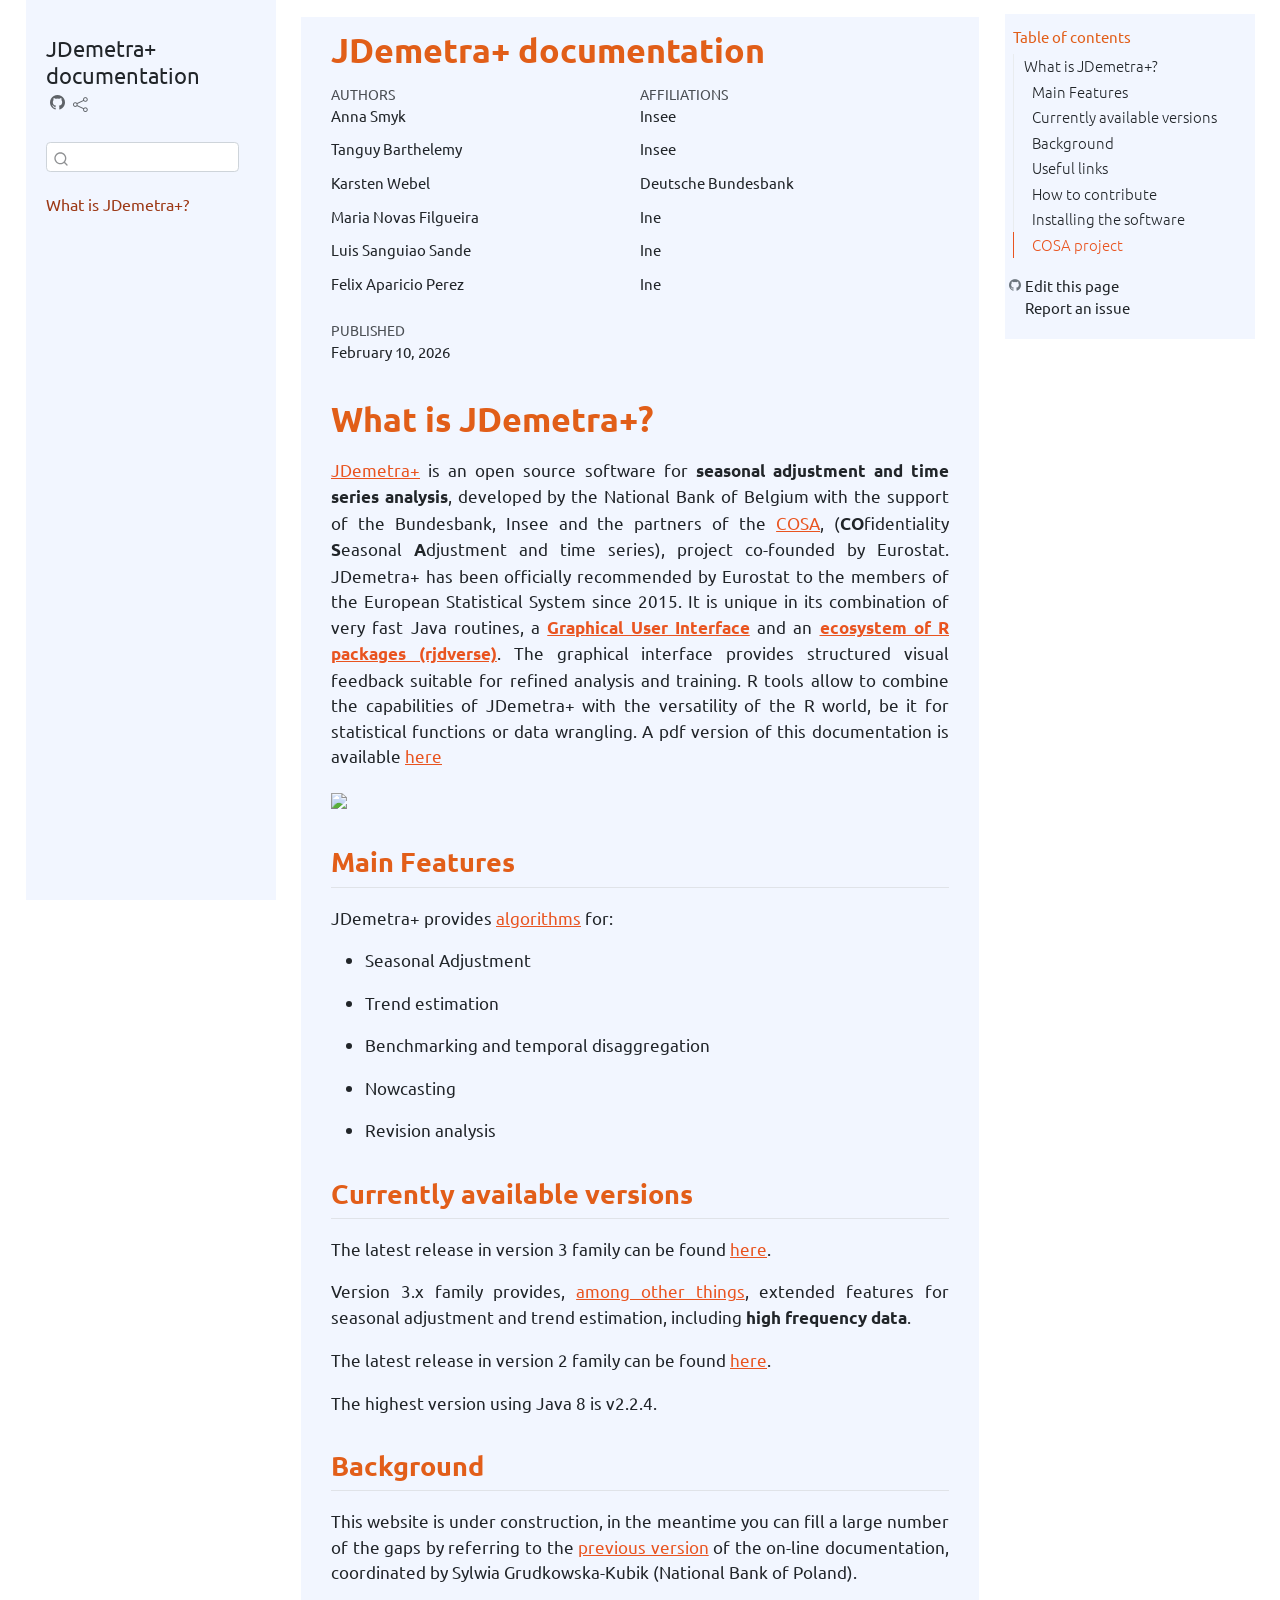
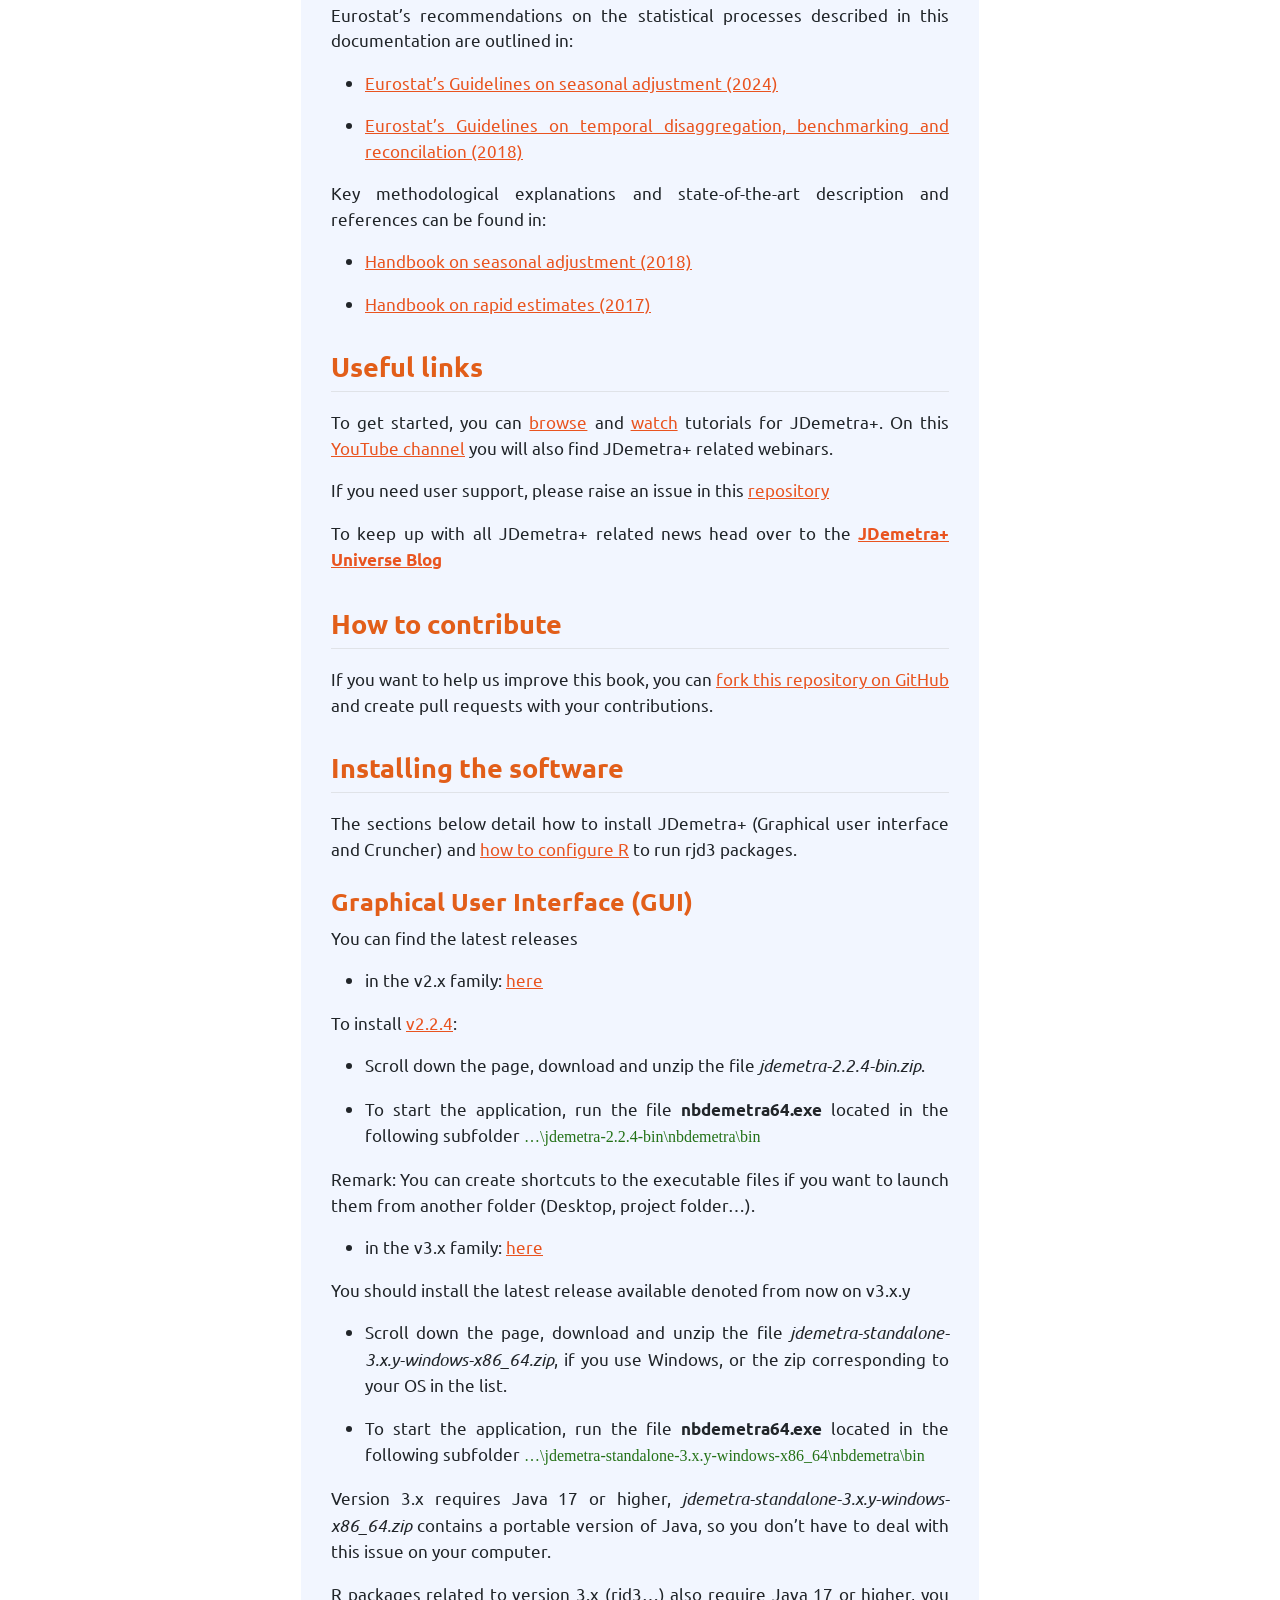
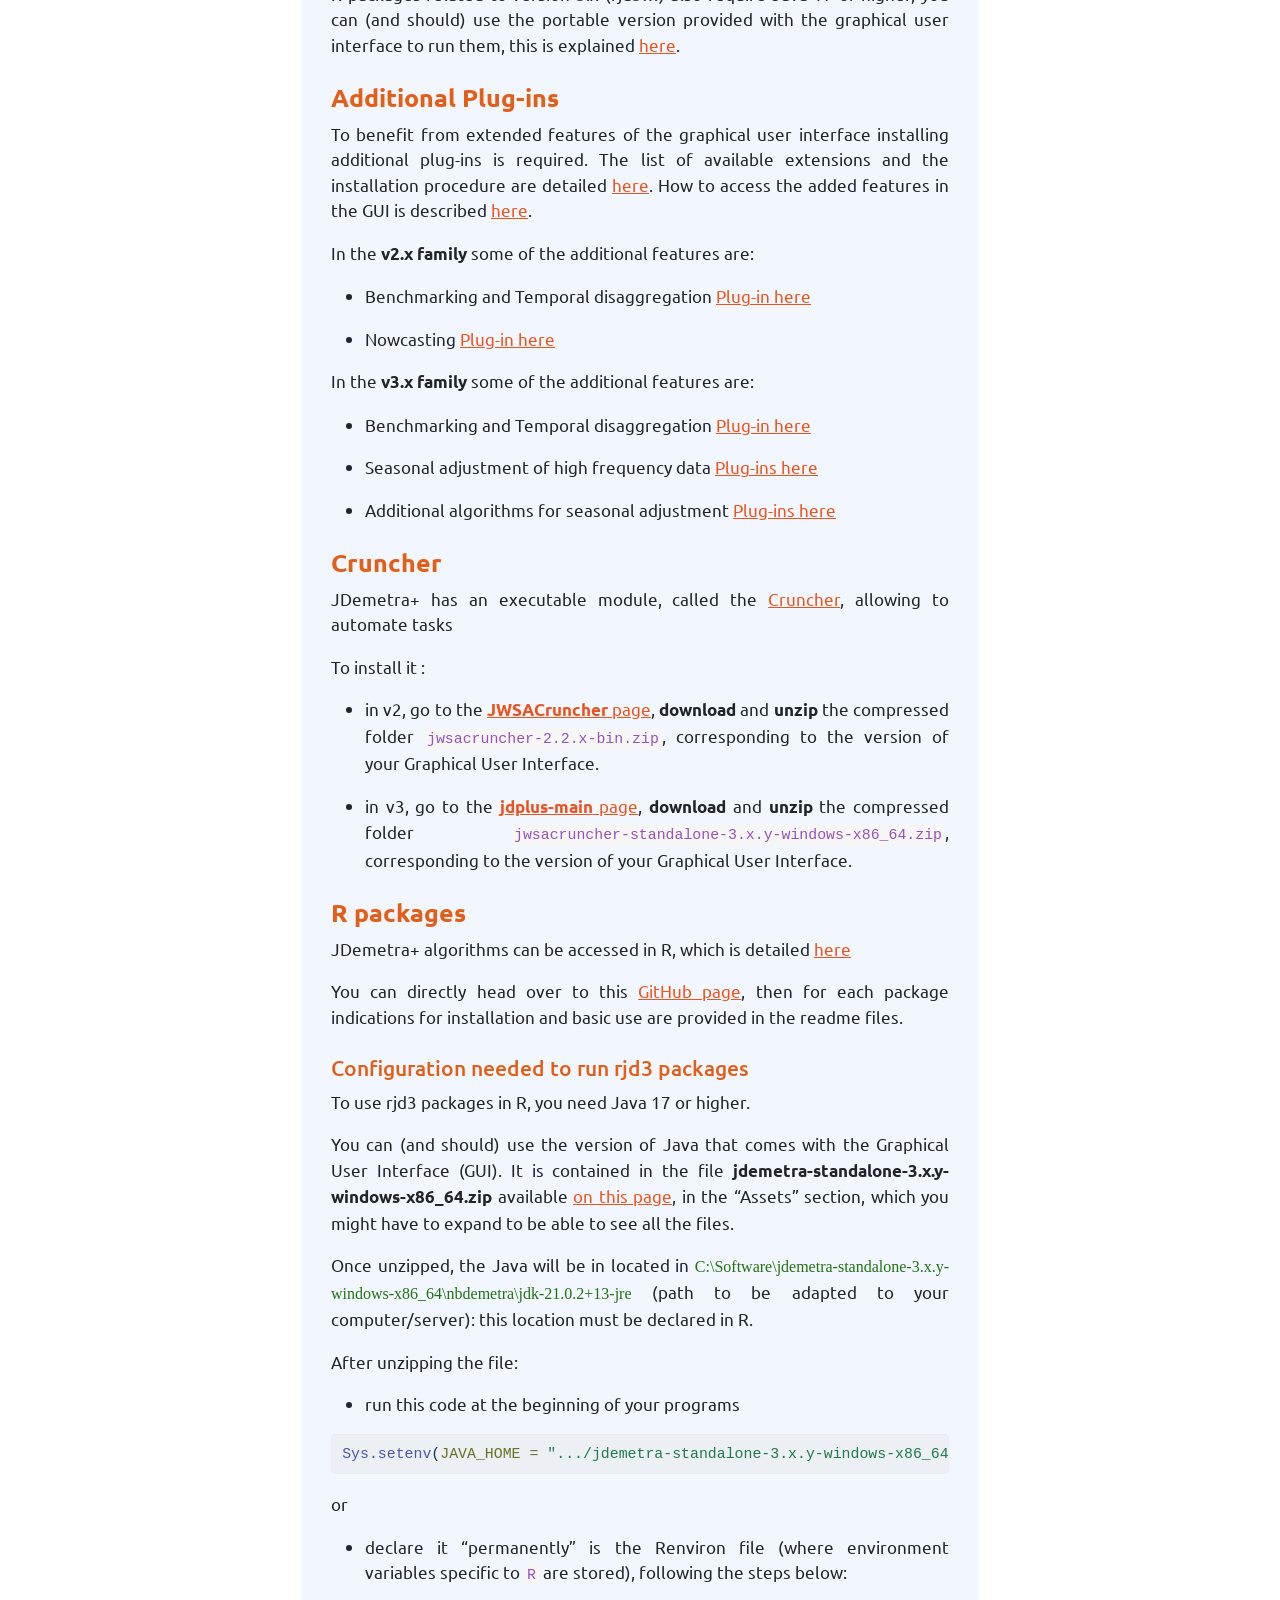
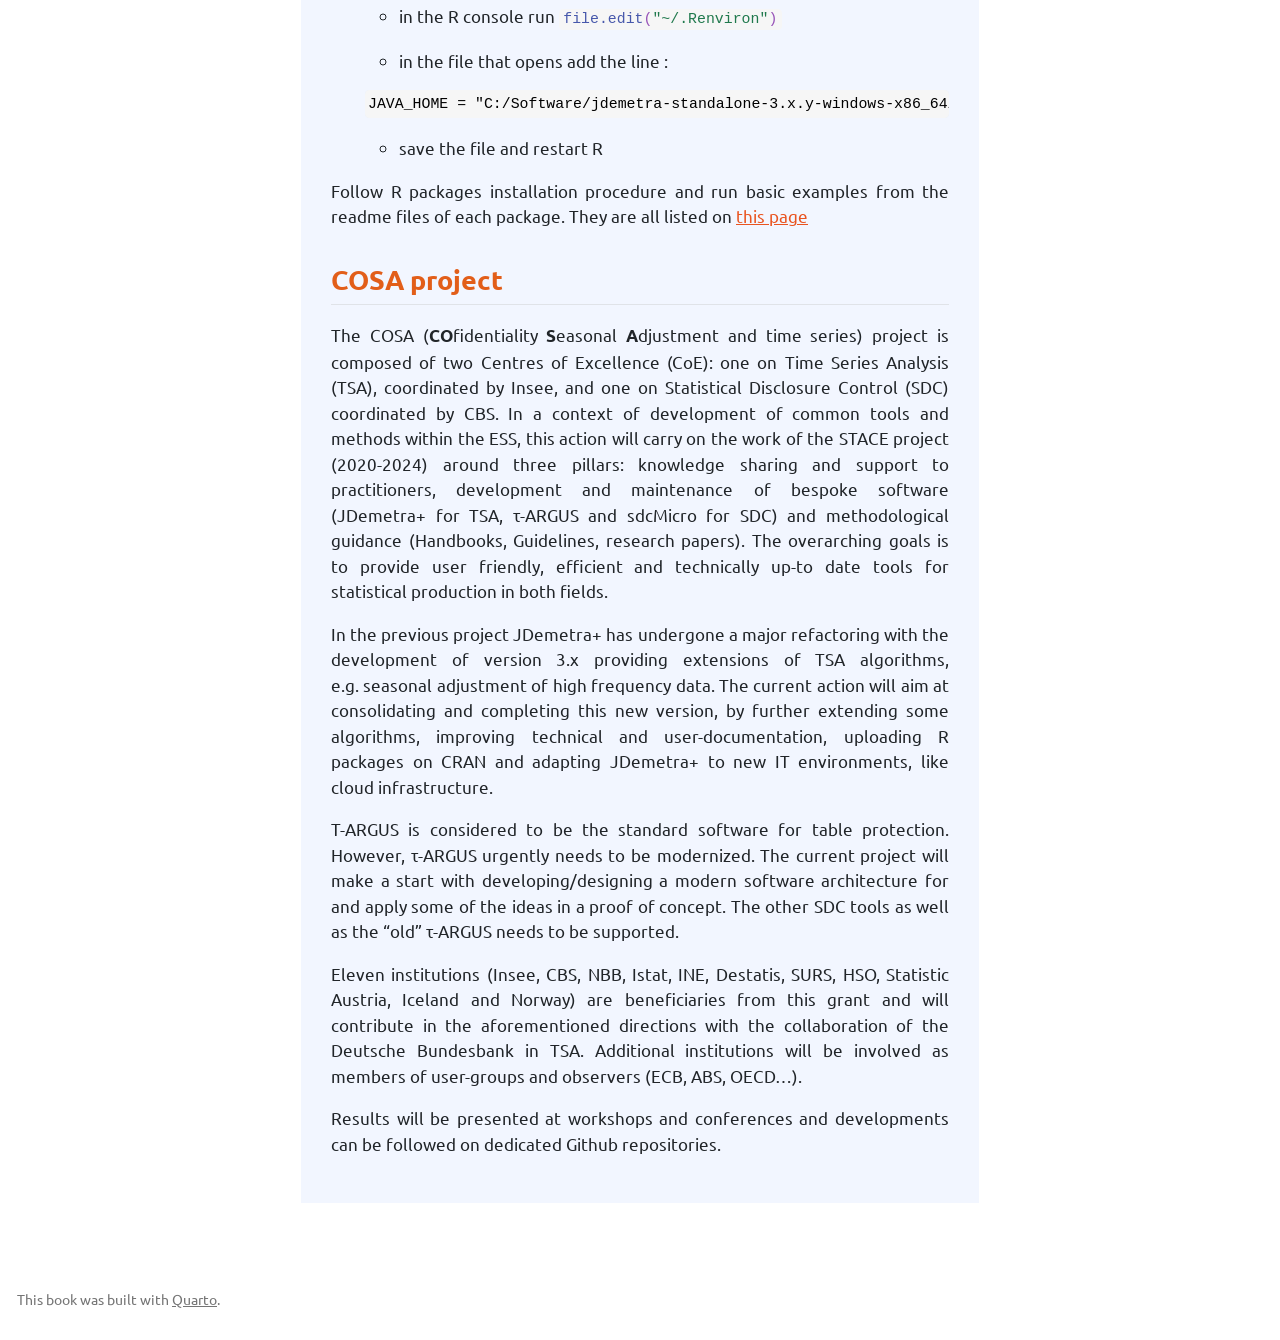
==== _book/index.html @ 2862a20f "upload" ====
<!DOCTYPE html>
<html xmlns="http://www.w3.org/1999/xhtml" lang="en" xml:lang="en"><head>

<meta charset="utf-8">
<meta name="generator" content="quarto-1.3.353">

<meta name="viewport" content="width=device-width, initial-scale=1.0, user-scalable=yes">

<meta name="author" content="Anna Smyk">
<meta name="author" content="Tanguy Barthelemy">
<meta name="author" content="Karsten Webel">
<meta name="author" content="Maria Novas Filgueira">
<meta name="author" content="Luis Sanguiao Sande">
<meta name="author" content="Felix Aparicio Perez">
<meta name="dcterms.date" content="2026-02-10">

<title>JDemetra+ documentation</title>
<style>
code{white-space: pre-wrap;}
span.smallcaps{font-variant: small-caps;}
div.columns{display: flex; gap: min(4vw, 1.5em);}
div.column{flex: auto; overflow-x: auto;}
div.hanging-indent{margin-left: 1.5em; text-indent: -1.5em;}
ul.task-list{list-style: none;}
ul.task-list li input[type="checkbox"] {
  width: 0.8em;
  margin: 0 0.8em 0.2em -1em; /* quarto-specific, see https://github.com/quarto-dev/quarto-cli/issues/4556 */ 
  vertical-align: middle;
}
/* CSS for syntax highlighting */
pre > code.sourceCode { white-space: pre; position: relative; }
pre > code.sourceCode > span { display: inline-block; line-height: 1.25; }
pre > code.sourceCode > span:empty { height: 1.2em; }
.sourceCode { overflow: visible; }
code.sourceCode > span { color: inherit; text-decoration: inherit; }
div.sourceCode { margin: 1em 0; }
pre.sourceCode { margin: 0; }
@media screen {
div.sourceCode { overflow: auto; }
}
@media print {
pre > code.sourceCode { white-space: pre-wrap; }
pre > code.sourceCode > span { text-indent: -5em; padding-left: 5em; }
}
pre.numberSource code
  { counter-reset: source-line 0; }
pre.numberSource code > span
  { position: relative; left: -4em; counter-increment: source-line; }
pre.numberSource code > span > a:first-child::before
  { content: counter(source-line);
    position: relative; left: -1em; text-align: right; vertical-align: baseline;
    border: none; display: inline-block;
    -webkit-touch-callout: none; -webkit-user-select: none;
    -khtml-user-select: none; -moz-user-select: none;
    -ms-user-select: none; user-select: none;
    padding: 0 4px; width: 4em;
  }
pre.numberSource { margin-left: 3em;  padding-left: 4px; }
div.sourceCode
  {   }
@media screen {
pre > code.sourceCode > span > a:first-child::before { text-decoration: underline; }
}
</style>


<script src="site_libs/quarto-nav/quarto-nav.js"></script>
<script src="site_libs/quarto-nav/headroom.min.js"></script>
<script src="site_libs/clipboard/clipboard.min.js"></script>
<script src="site_libs/quarto-search/autocomplete.umd.js"></script>
<script src="site_libs/quarto-search/fuse.min.js"></script>
<script src="site_libs/quarto-search/quarto-search.js"></script>
<meta name="quarto:offset" content="./">
<script src="site_libs/quarto-html/quarto.js"></script>
<script src="site_libs/quarto-html/popper.min.js"></script>
<script src="site_libs/quarto-html/tippy.umd.min.js"></script>
<script src="site_libs/quarto-html/anchor.min.js"></script>
<link href="site_libs/quarto-html/tippy.css" rel="stylesheet">
<link href="site_libs/quarto-html/quarto-syntax-highlighting.css" rel="stylesheet" id="quarto-text-highlighting-styles">
<script src="site_libs/bootstrap/bootstrap.min.js"></script>
<link href="site_libs/bootstrap/bootstrap-icons.css" rel="stylesheet">
<link href="site_libs/bootstrap/bootstrap.min.css" rel="stylesheet" id="quarto-bootstrap" data-mode="light">
<script id="quarto-search-options" type="application/json">{
  "location": "sidebar",
  "copy-button": false,
  "collapse-after": 3,
  "panel-placement": "start",
  "type": "textbox",
  "limit": 20,
  "language": {
    "search-no-results-text": "No results",
    "search-matching-documents-text": "matching documents",
    "search-copy-link-title": "Copy link to search",
    "search-hide-matches-text": "Hide additional matches",
    "search-more-match-text": "more match in this document",
    "search-more-matches-text": "more matches in this document",
    "search-clear-button-title": "Clear",
    "search-detached-cancel-button-title": "Cancel",
    "search-submit-button-title": "Submit"
  }
}</script>


<link rel="stylesheet" href="styles.css">
</head>

<body class="nav-sidebar floating">

<div id="quarto-search-results"></div>
  <header id="quarto-header" class="headroom fixed-top">
  <nav class="quarto-secondary-nav">
    <div class="container-fluid d-flex">
      <button type="button" class="quarto-btn-toggle btn" data-bs-toggle="collapse" data-bs-target="#quarto-sidebar,#quarto-sidebar-glass" aria-controls="quarto-sidebar" aria-expanded="false" aria-label="Toggle sidebar navigation" onclick="if (window.quartoToggleHeadroom) { window.quartoToggleHeadroom(); }">
        <i class="bi bi-layout-text-sidebar-reverse"></i>
      </button>
      <nav class="quarto-page-breadcrumbs" aria-label="breadcrumb"><ol class="breadcrumb"><li class="breadcrumb-item"><a href="./index.html">What is JDemetra+?</a></li></ol></nav>
      <a class="flex-grow-1" role="button" data-bs-toggle="collapse" data-bs-target="#quarto-sidebar,#quarto-sidebar-glass" aria-controls="quarto-sidebar" aria-expanded="false" aria-label="Toggle sidebar navigation" onclick="if (window.quartoToggleHeadroom) { window.quartoToggleHeadroom(); }">      
      </a>
      <button type="button" class="btn quarto-search-button" aria-label="Search" onclick="window.quartoOpenSearch();">
        <i class="bi bi-search"></i>
      </button>
    </div>
  </nav>
</header>
<!-- content -->
<div id="quarto-content" class="quarto-container page-columns page-rows-contents page-layout-article">
<!-- sidebar -->
  <nav id="quarto-sidebar" class="sidebar collapse collapse-horizontal sidebar-navigation floating overflow-auto">
    <div class="pt-lg-2 mt-2 text-left sidebar-header">
    <div class="sidebar-title mb-0 py-0">
      <a href="./">JDemetra+ documentation</a> 
        <div class="sidebar-tools-main">
    <a href="https://github.com/annasmyk/JD_Quarto_Book" title="Source Code" class="quarto-navigation-tool px-1" aria-label="Source Code"><i class="bi bi-github"></i></a>
    <div class="dropdown">
      <a href="" title="Share" id="quarto-navigation-tool-dropdown-0" class="quarto-navigation-tool dropdown-toggle px-1" data-bs-toggle="dropdown" aria-expanded="false" aria-label="Share"><i class="bi bi-share"></i></a>
      <ul class="dropdown-menu" aria-labelledby="quarto-navigation-tool-dropdown-0">
          <li>
            <a class="dropdown-item sidebar-tools-main-item" href="https://www.facebook.com/sharer/sharer.php?u=|url|">
              <i class="bi bi-bi-facebook pe-1"></i>
            Facebook
            </a>
          </li>
          <li>
            <a class="dropdown-item sidebar-tools-main-item" href="https://twitter.com/intent/tweet?url=|url|">
              <i class="bi bi-bi-twitter pe-1"></i>
            Twitter
            </a>
          </li>
          <li>
            <a class="dropdown-item sidebar-tools-main-item" href="https://www.linkedin.com/sharing/share-offsite/?url=|url|">
              <i class="bi bi-bi-linkedin pe-1"></i>
            LinkedIn
            </a>
          </li>
      </ul>
    </div>
</div>
    </div>
      </div>
        <div class="mt-2 flex-shrink-0 align-items-center">
        <div class="sidebar-search">
        <div id="quarto-search" class="" title="Search"></div>
        </div>
        </div>
    <div class="sidebar-menu-container"> 
    <ul class="list-unstyled mt-1">
        <li class="sidebar-item">
  <div class="sidebar-item-container"> 
  <a href="./index.html" class="sidebar-item-text sidebar-link active">
 <span class="menu-text">What is JDemetra+?</span></a>
  </div>
</li>
    </ul>
    </div>
</nav>
<div id="quarto-sidebar-glass" data-bs-toggle="collapse" data-bs-target="#quarto-sidebar,#quarto-sidebar-glass"></div>
<!-- margin-sidebar -->
    <div id="quarto-margin-sidebar" class="sidebar margin-sidebar">
        <nav id="TOC" role="doc-toc" class="toc-active">
    <h2 id="toc-title">Table of contents</h2>
   
  <ul>
  <li><a href="#what-is-jdemetra" id="toc-what-is-jdemetra" class="nav-link active" data-scroll-target="#what-is-jdemetra">What is JDemetra+?</a>
  <ul class="collapse">
  <li><a href="#main-features" id="toc-main-features" class="nav-link" data-scroll-target="#main-features">Main Features</a></li>
  <li><a href="#currently-available-versions" id="toc-currently-available-versions" class="nav-link" data-scroll-target="#currently-available-versions">Currently available versions</a></li>
  <li><a href="#background" id="toc-background" class="nav-link" data-scroll-target="#background">Background</a></li>
  <li><a href="#useful-links" id="toc-useful-links" class="nav-link" data-scroll-target="#useful-links">Useful links</a></li>
  <li><a href="#how-to-contribute" id="toc-how-to-contribute" class="nav-link" data-scroll-target="#how-to-contribute">How to contribute</a></li>
  <li><a href="#installing-the-software" id="toc-installing-the-software" class="nav-link" data-scroll-target="#installing-the-software">Installing the software</a>
  <ul class="collapse">
  <li><a href="#ind-inst-gui" id="toc-ind-inst-gui" class="nav-link" data-scroll-target="#ind-inst-gui">Graphical User Interface (GUI)</a></li>
  <li><a href="#additional-plug-ins" id="toc-additional-plug-ins" class="nav-link" data-scroll-target="#additional-plug-ins">Additional Plug-ins</a></li>
  <li><a href="#cruncher" id="toc-cruncher" class="nav-link" data-scroll-target="#cruncher">Cruncher</a></li>
  <li><a href="#r-packages" id="toc-r-packages" class="nav-link" data-scroll-target="#r-packages">R packages</a></li>
  </ul></li>
  <li><a href="#COSA-abstract" id="toc-COSA-abstract" class="nav-link" data-scroll-target="#COSA-abstract">COSA project</a></li>
  </ul></li>
  </ul>
<div class="toc-actions"><div><i class="bi bi-github"></i></div><div class="action-links"><p><a href="https://github.com/annasmyk/JD_Quarto_Book/edit/main/index.qmd" class="toc-action">Edit this page</a></p><p><a href="https://github.com/annasmyk/JD_Quarto_Book/issues/new" class="toc-action">Report an issue</a></p></div></div></nav>
    </div>
<!-- main -->
<main class="content" id="quarto-document-content">

<header id="title-block-header" class="quarto-title-block default">
<div class="quarto-title">
<h1 class="title">JDemetra+ documentation</h1>
</div>


<div class="quarto-title-meta-author">
  <div class="quarto-title-meta-heading">Authors</div>
  <div class="quarto-title-meta-heading">Affiliations</div>
  
    <div class="quarto-title-meta-contents">
    <p class="author"><a href="https://github.com/annasmyk">Anna Smyk</a> </p>
  </div>
    <div class="quarto-title-meta-contents">
        <p class="affiliation">
            <a href="https://www.insee.fr/fr/accueil">
            Insee
            </a>
          </p>
      </div>
      <div class="quarto-title-meta-contents">
    <p class="author"><a href="https://github.com/TanguyBarthelemy">Tanguy Barthelemy</a> </p>
  </div>
    <div class="quarto-title-meta-contents">
        <p class="affiliation">
            <a href="https://www.insee.fr/fr/accueil">
            Insee
            </a>
          </p>
      </div>
      <div class="quarto-title-meta-contents">
    <p class="author"><a href="https://github.com/webelk">Karsten Webel</a> </p>
  </div>
    <div class="quarto-title-meta-contents">
        <p class="affiliation">
            <a href="https://www.bundesbank.de">
            Deutsche Bundesbank
            </a>
          </p>
      </div>
      <div class="quarto-title-meta-contents">
    <p class="author"><a href="https://github.com/maria-novas">Maria Novas Filgueira</a> </p>
  </div>
    <div class="quarto-title-meta-contents">
        <p class="affiliation">
            <a href="https://www.ine.es/">
            Ine
            </a>
          </p>
      </div>
      <div class="quarto-title-meta-contents">
    <p class="author">Luis Sanguiao Sande </p>
  </div>
    <div class="quarto-title-meta-contents">
        <p class="affiliation">
            <a href="https://www.ine.es/">
            Ine
            </a>
          </p>
      </div>
      <div class="quarto-title-meta-contents">
    <p class="author">Felix Aparicio Perez </p>
  </div>
    <div class="quarto-title-meta-contents">
        <p class="affiliation">
            <a href="https://www.ine.es/">
            Ine
            </a>
          </p>
      </div>
    </div>

<div class="quarto-title-meta">

      
    <div>
    <div class="quarto-title-meta-heading">Published</div>
    <div class="quarto-title-meta-contents">
      <p class="date">February 10, 2026</p>
    </div>
  </div>
  
    
  </div>
  

</header>

<section id="what-is-jdemetra" class="level1 unnumbered">
<h1 class="unnumbered">What is JDemetra+?</h1>
<p><a href="https://github.com/jdemetra">JDemetra+</a> is an open source software for <strong>seasonal adjustment and time series analysis</strong>, developed by the National Bank of Belgium with the support of the Bundesbank, Insee and the partners of the <a href="#COSA-abstract">COSA</a>, (<strong>CO</strong>fidentiality <strong>S</strong>easonal <strong>A</strong>djustment and time series), project co-founded by Eurostat. JDemetra+ has been officially recommended by Eurostat to the members of the European Statistical System since 2015. It is unique in its combination of very fast Java routines, a <a href="#t-gui-overview"><strong>Graphical User Interface</strong></a> and an <a href="https://github.com/rjdverse?view_as=public"><strong>ecosystem of R packages (rjdverse)</strong></a>. The graphical interface provides structured visual feedback suitable for refined analysis and training. R tools allow to combine the capabilities of JDemetra+ with the versatility of the R world, be it for statistical functions or data wrangling. A pdf version of this documentation is available <a href="https://github.com/annasmyk/JD_Quarto_Book/blob/main/_book/JDemetra%2B-documentation.pdf">here</a></p>
<p><img src="All_images/JD+-Eurostat-COSA.png" class="img-fluid"></p>
<section id="main-features" class="level2">
<h2 class="anchored" data-anchor-id="main-features">Main Features</h2>
<p>JDemetra+ provides <a href="#part-A">algorithms</a> for:</p>
<ul>
<li><p>Seasonal Adjustment</p></li>
<li><p>Trend estimation</p></li>
<li><p>Benchmarking and temporal disaggregation</p></li>
<li><p>Nowcasting</p></li>
<li><p>Revision analysis</p></li>
</ul>
</section>
<section id="currently-available-versions" class="level2">
<h2 class="anchored" data-anchor-id="currently-available-versions">Currently available versions</h2>
<p>The latest release in version 3 family can be found <a href="https://github.com/jdemetra/jdplus-main/releases">here</a>.</p>
<p>Version 3.x family provides, <a href="#v3-vs-v2">among other things</a>, extended features for seasonal adjustment and trend estimation, including <strong>high frequency data</strong>.</p>
<p>The latest release in version 2 family can be found <a href="https://github.com/jdemetra/jdemetra-app/releases">here</a>.</p>
<p>The highest version using Java 8 is v2.2.4.</p>
</section>
<section id="background" class="level2">
<h2 class="anchored" data-anchor-id="background">Background</h2>
<p>This website is under construction, in the meantime you can fill a large number of the gaps by referring to the <a href="https://jdemetradocumentation.github.io/JDemetra-documentation">previous version</a> of the on-line documentation, coordinated by Sylwia Grudkowska-Kubik (National Bank of Poland).</p>
<p>Eurostat’s recommendations on the statistical processes described in this documentation are outlined in:</p>
<ul>
<li><p><a href="https://ec.europa.eu/eurostat/product?code=KS-GQ-24-012">Eurostat’s Guidelines on seasonal adjustment (2024)</a></p></li>
<li><p><a href="https://ec.europa.eu/eurostat/documents/3859598/9441376/KS-06-18-355-EN.pdf">Eurostat’s Guidelines on temporal disaggregation, benchmarking and reconcilation (2018)</a></p></li>
</ul>
<p>Key methodological explanations and state-of-the-art description and references can be found in:</p>
<ul>
<li><p><a href="https://ec.europa.eu/eurostat/documents/3859598/8939616/KS-GQ-18-001-EN-N.pdf">Handbook on seasonal adjustment (2018)</a></p></li>
<li><p><a href="https://ec.europa.eu/eurostat/documents/3859598/8555708/KS-GQ-17-008-EN-N.pdf">Handbook on rapid estimates (2017)</a></p></li>
</ul>
</section>
<section id="useful-links" class="level2">
<h2 class="anchored" data-anchor-id="useful-links">Useful links</h2>
<p>To get started, you can <a href="https://github.com/TanguyBarthelemy/JD_Tutorials">browse</a> and <a href="https://www.youtube.com/@TSwithJDemetraandR">watch</a> tutorials for JDemetra+. On this <a href="https://www.youtube.com/@TSwithJDemetraandR">YouTube channel</a> you will also find JDemetra+ related webinars.</p>
<p>If you need user support, please raise an issue in this <a href="https://github.com/stace-tsa-shop/UserSupport">repository</a></p>
<p>To keep up with all JDemetra+ related news head over to the <a href="https://jdemetra-universe-blog.netlify.app/"><strong>JDemetra+ Universe Blog</strong></a></p>
</section>
<section id="how-to-contribute" class="level2">
<h2 class="anchored" data-anchor-id="how-to-contribute">How to contribute</h2>
<p>If you want to help us improve this book, you can <a href="https://github.com/annasmyk/JD_Quarto_Book">fork this repository on GitHub</a> and create pull requests with your contributions.</p>
</section>
<section id="installing-the-software" class="level2">
<h2 class="anchored" data-anchor-id="installing-the-software">Installing the software</h2>
<p>The sections below detail how to install JDemetra+ (Graphical user interface and Cruncher) and <a href="#Rconfig">how to configure R</a> to run rjd3 packages.</p>
<section id="ind-inst-gui" class="level3">
<h3 class="anchored" data-anchor-id="ind-inst-gui">Graphical User Interface (GUI)</h3>
<p>You can find the latest releases</p>
<ul>
<li>in the v2.x family: <a href="https://github.com/jdemetra/jdemetra-app/releases">here</a></li>
</ul>
<p>To install <a href="https://github.com/jdemetra/jdemetra-app/releases/tag/v2.2.4">v2.2.4</a>:</p>
<ul>
<li><p>Scroll down the page, download and unzip the file <em>jdemetra-2.2.4-bin.zip</em>.</p></li>
<li><p>To start the application, run the file <strong>nbdemetra64.exe</strong> located in the following subfolder <span class="path">…\jdemetra-2.2.4-bin\nbdemetra\bin</span></p></li>
</ul>
<p>Remark: You can create shortcuts to the executable files if you want to launch them from another folder (Desktop, project folder…).</p>
<ul>
<li>in the v3.x family: <a href="https://github.com/jdemetra/jdplus-main/releases">here</a></li>
</ul>
<p>You should install the latest release available denoted from now on v3.x.y</p>
<ul>
<li><p>Scroll down the page, download and unzip the file <em>jdemetra-standalone-3.x.y-windows-x86_64.zip</em>, if you use Windows, or the zip corresponding to your OS in the list.</p></li>
<li><p>To start the application, run the file <strong>nbdemetra64.exe</strong> located in the following subfolder <span class="path">…\jdemetra-standalone-3.x.y-windows-x86_64\nbdemetra\bin</span></p></li>
</ul>
<p>Version 3.x requires Java 17 or higher, <em>jdemetra-standalone-3.x.y-windows-x86_64.zip</em> contains a portable version of Java, so you don’t have to deal with this issue on your computer.</p>
<p>R packages related to version 3.x (rjd3…) also require Java 17 or higher, you can (and should) use the portable version provided with the graphical user interface to run them, this is explained <a href="#Rconfig">here</a>.</p>
</section>
<section id="additional-plug-ins" class="level3">
<h3 class="anchored" data-anchor-id="additional-plug-ins">Additional Plug-ins</h3>
<p>To benefit from extended features of the graphical user interface installing additional plug-ins is required. The list of available extensions and the installation procedure are detailed <a href="#t-plug-ins">here</a>. How to access the added features in the GUI is described <a href="#t-gui-sa">here</a>.</p>
<p>In the <strong>v2.x family</strong> some of the additional features are:</p>
<ul>
<li><p>Benchmarking and Temporal disaggregation <a href="https://github.com/nbbrd/jdemetra-benchmarking">Plug-in here</a></p></li>
<li><p>Nowcasting <a href="https://github.com/nbbrd/jdemetra-nowcasting">Plug-in here</a></p></li>
</ul>
<p>In the <strong>v3.x family</strong> some of the additional features are:</p>
<ul>
<li><p>Benchmarking and Temporal disaggregation <a href="https://github.com/jdemetra/jdplus-benchmarking">Plug-in here</a></p></li>
<li><p>Seasonal adjustment of high frequency data <a href="https://github.com/jdemetra/jdplus-incubator">Plug-ins here</a></p></li>
<li><p>Additional algorithms for seasonal adjustment <a href="https://github.com/jdemetra/jdplus-incubator">Plug-ins here</a></p></li>
</ul>
</section>
<section id="cruncher" class="level3">
<h3 class="anchored" data-anchor-id="cruncher">Cruncher</h3>
<p>JDemetra+ has an executable module, called the <a href="#t-prod">Cruncher</a>, allowing to automate tasks</p>
<p>To install it :</p>
<ul>
<li><p>in v2, go to the <a href="https://github.com/jdemetra/jwsacruncher"><strong>JWSACruncher</strong> page</a>, <strong>download</strong> and <strong>unzip</strong> the compressed folder <code>jwsacruncher-2.2.x-bin.zip</code>, corresponding to the version of your Graphical User Interface.</p></li>
<li><p>in v3, go to the <a href="https://github.com/jdemetra/jdplus-main"><strong>jdplus-main</strong> page</a>, <strong>download</strong> and <strong>unzip</strong> the compressed folder <code>jwsacruncher-standalone-3.x.y-windows-x86_64.zip</code>, corresponding to the version of your Graphical User Interface.</p></li>
</ul>
</section>
<section id="r-packages" class="level3">
<h3 class="anchored" data-anchor-id="r-packages">R packages</h3>
<p>JDemetra+ algorithms can be accessed in R, which is detailed <a href="#t-r-packs">here</a></p>
<p>You can directly head over to this <a href="https://github.com/rjdverse?view_as=public">GitHub page</a>, then for each package indications for installation and basic use are provided in the readme files.</p>
<!-- general readme to build and specific to check -->
<section id="Rconfig" class="level4">
<h4 class="anchored" data-anchor-id="Rconfig">Configuration needed to run rjd3 packages</h4>
<p>To use rjd3 packages in R, you need Java 17 or higher.</p>
<p>You can (and should) use the version of Java that comes with the Graphical User Interface (GUI). It is contained in the file <strong>jdemetra-standalone-3.x.y-windows-x86_64.zip</strong> available <a href="https://github.com/jdemetra/jdplus-main/releases">on this page</a>, in the “Assets” section, which you might have to expand to be able to see all the files.</p>
<p>Once unzipped, the Java will be in located in <span class="path">C:\Software\jdemetra-standalone-3.x.y-windows-x86_64\nbdemetra\jdk-21.0.2+13-jre</span> (path to be adapted to your computer/server): this location must be declared in R.</p>
<p>After unzipping the file:</p>
<ul>
<li>run this code at the beginning of your programs</li>
</ul>
<div class="cell">
<div class="sourceCode cell-code" id="cb1"><pre class="sourceCode r code-with-copy"><code class="sourceCode r"><span id="cb1-1"><a href="#cb1-1" aria-hidden="true" tabindex="-1"></a><span class="fu">Sys.setenv</span>(<span class="at">JAVA_HOME =</span> <span class="st">".../jdemetra-standalone-3.x.y-windows-x86_64/nbdemetra/jdk-21.0.2+13-jre"</span>)</span></code><button title="Copy to Clipboard" class="code-copy-button"><i class="bi"></i></button></pre></div>
</div>
<p>or</p>
<ul>
<li><p>declare it “permanently” is the Renviron file (where environment variables specific to <code>R</code> are stored), following the steps below:</p>
<ul>
<li><p>in the R console run <code class="sourceCode r"><span class="fu">file.edit</span>(<span class="st">"~/.Renviron"</span>)</code></p></li>
<li><p>in the file that opens add the line :</p></li>
</ul>
<pre><code>JAVA_HOME = "C:/Software/jdemetra-standalone-3.x.y-windows-x86_64/nbdemetra/jdk-21.0.2+13-jre"</code></pre>
<ul>
<li>save the file and restart R</li>
</ul></li>
</ul>
<p>Follow R packages installation procedure and run basic examples from the readme files of each package. They are all listed on <a href="https://github.com/rjdverse?view_as=public">this page</a></p>
</section>
</section>
</section>
<section id="COSA-abstract" class="level2">
<h2 class="anchored" data-anchor-id="COSA-abstract">COSA project</h2>
<p>The COSA (<strong>CO</strong>fidentiality <strong>S</strong>easonal <strong>A</strong>djustment and time series) project is composed of two Centres of Excellence (CoE): one on Time Series Analysis (TSA), coordinated by Insee, and one on Statistical Disclosure Control (SDC) coordinated by CBS. In a context of development of common tools and methods within the ESS, this action will carry on the work of the STACE project (2020-2024) around three pillars: knowledge sharing and support to practitioners, development and maintenance of bespoke software (JDemetra+ for TSA, τ-ARGUS and sdcMicro for SDC) and methodological guidance (Handbooks, Guidelines, research papers). The overarching goals is to provide user friendly, efficient and technically up-to date tools for statistical production in both fields.</p>
<p>In the previous project JDemetra+ has undergone a major refactoring with the development of version 3.x providing extensions of TSA algorithms, e.g.&nbsp;seasonal adjustment of high frequency data. The current action will aim at consolidating and completing this new version, by further extending some algorithms, improving technical and user-documentation, uploading R packages on CRAN and adapting JDemetra+ to new IT environments, like cloud infrastructure.</p>
<p>Τ-ARGUS is considered to be the standard software for table protection. However, τ-ARGUS urgently needs to be modernized. The current project will make a start with developing/designing a modern software architecture for and apply some of the ideas in a proof of concept. The other SDC tools as well as the “old” τ-ARGUS needs to be supported.</p>
<p>Eleven institutions (Insee, CBS, NBB, Istat, INE, Destatis, SURS, HSO, Statistic Austria, Iceland and Norway) are beneficiaries from this grant and will contribute in the aforementioned directions with the collaboration of the Deutsche Bundesbank in TSA. Additional institutions will be involved as members of user-groups and observers (ECB, ABS, OECD…).</p>
<p>Results will be presented at workshops and conferences and developments can be followed on dedicated Github repositories.</p>


</section>
</section>

</main> <!-- /main -->
<script id="quarto-html-after-body" type="application/javascript">
window.document.addEventListener("DOMContentLoaded", function (event) {
  const toggleBodyColorMode = (bsSheetEl) => {
    const mode = bsSheetEl.getAttribute("data-mode");
    const bodyEl = window.document.querySelector("body");
    if (mode === "dark") {
      bodyEl.classList.add("quarto-dark");
      bodyEl.classList.remove("quarto-light");
    } else {
      bodyEl.classList.add("quarto-light");
      bodyEl.classList.remove("quarto-dark");
    }
  }
  const toggleBodyColorPrimary = () => {
    const bsSheetEl = window.document.querySelector("link#quarto-bootstrap");
    if (bsSheetEl) {
      toggleBodyColorMode(bsSheetEl);
    }
  }
  toggleBodyColorPrimary();  
  const icon = "";
  const anchorJS = new window.AnchorJS();
  anchorJS.options = {
    placement: 'right',
    icon: icon
  };
  anchorJS.add('.anchored');
  const isCodeAnnotation = (el) => {
    for (const clz of el.classList) {
      if (clz.startsWith('code-annotation-')) {                     
        return true;
      }
    }
    return false;
  }
  const clipboard = new window.ClipboardJS('.code-copy-button', {
    text: function(trigger) {
      const codeEl = trigger.previousElementSibling.cloneNode(true);
      for (const childEl of codeEl.children) {
        if (isCodeAnnotation(childEl)) {
          childEl.remove();
        }
      }
      return codeEl.innerText;
    }
  });
  clipboard.on('success', function(e) {
    // button target
    const button = e.trigger;
    // don't keep focus
    button.blur();
    // flash "checked"
    button.classList.add('code-copy-button-checked');
    var currentTitle = button.getAttribute("title");
    button.setAttribute("title", "Copied!");
    let tooltip;
    if (window.bootstrap) {
      button.setAttribute("data-bs-toggle", "tooltip");
      button.setAttribute("data-bs-placement", "left");
      button.setAttribute("data-bs-title", "Copied!");
      tooltip = new bootstrap.Tooltip(button, 
        { trigger: "manual", 
          customClass: "code-copy-button-tooltip",
          offset: [0, -8]});
      tooltip.show();    
    }
    setTimeout(function() {
      if (tooltip) {
        tooltip.hide();
        button.removeAttribute("data-bs-title");
        button.removeAttribute("data-bs-toggle");
        button.removeAttribute("data-bs-placement");
      }
      button.setAttribute("title", currentTitle);
      button.classList.remove('code-copy-button-checked');
    }, 1000);
    // clear code selection
    e.clearSelection();
  });
  function tippyHover(el, contentFn) {
    const config = {
      allowHTML: true,
      content: contentFn,
      maxWidth: 500,
      delay: 100,
      arrow: false,
      appendTo: function(el) {
          return el.parentElement;
      },
      interactive: true,
      interactiveBorder: 10,
      theme: 'quarto',
      placement: 'bottom-start'
    };
    window.tippy(el, config); 
  }
  const noterefs = window.document.querySelectorAll('a[role="doc-noteref"]');
  for (var i=0; i<noterefs.length; i++) {
    const ref = noterefs[i];
    tippyHover(ref, function() {
      // use id or data attribute instead here
      let href = ref.getAttribute('data-footnote-href') || ref.getAttribute('href');
      try { href = new URL(href).hash; } catch {}
      const id = href.replace(/^#\/?/, "");
      const note = window.document.getElementById(id);
      return note.innerHTML;
    });
  }
      let selectedAnnoteEl;
      const selectorForAnnotation = ( cell, annotation) => {
        let cellAttr = 'data-code-cell="' + cell + '"';
        let lineAttr = 'data-code-annotation="' +  annotation + '"';
        const selector = 'span[' + cellAttr + '][' + lineAttr + ']';
        return selector;
      }
      const selectCodeLines = (annoteEl) => {
        const doc = window.document;
        const targetCell = annoteEl.getAttribute("data-target-cell");
        const targetAnnotation = annoteEl.getAttribute("data-target-annotation");
        const annoteSpan = window.document.querySelector(selectorForAnnotation(targetCell, targetAnnotation));
        const lines = annoteSpan.getAttribute("data-code-lines").split(",");
        const lineIds = lines.map((line) => {
          return targetCell + "-" + line;
        })
        let top = null;
        let height = null;
        let parent = null;
        if (lineIds.length > 0) {
            //compute the position of the single el (top and bottom and make a div)
            const el = window.document.getElementById(lineIds[0]);
            top = el.offsetTop;
            height = el.offsetHeight;
            parent = el.parentElement.parentElement;
          if (lineIds.length > 1) {
            const lastEl = window.document.getElementById(lineIds[lineIds.length - 1]);
            const bottom = lastEl.offsetTop + lastEl.offsetHeight;
            height = bottom - top;
          }
          if (top !== null && height !== null && parent !== null) {
            // cook up a div (if necessary) and position it 
            let div = window.document.getElementById("code-annotation-line-highlight");
            if (div === null) {
              div = window.document.createElement("div");
              div.setAttribute("id", "code-annotation-line-highlight");
              div.style.position = 'absolute';
              parent.appendChild(div);
            }
            div.style.top = top - 2 + "px";
            div.style.height = height + 4 + "px";
            let gutterDiv = window.document.getElementById("code-annotation-line-highlight-gutter");
            if (gutterDiv === null) {
              gutterDiv = window.document.createElement("div");
              gutterDiv.setAttribute("id", "code-annotation-line-highlight-gutter");
              gutterDiv.style.position = 'absolute';
              const codeCell = window.document.getElementById(targetCell);
              const gutter = codeCell.querySelector('.code-annotation-gutter');
              gutter.appendChild(gutterDiv);
            }
            gutterDiv.style.top = top - 2 + "px";
            gutterDiv.style.height = height + 4 + "px";
          }
          selectedAnnoteEl = annoteEl;
        }
      };
      const unselectCodeLines = () => {
        const elementsIds = ["code-annotation-line-highlight", "code-annotation-line-highlight-gutter"];
        elementsIds.forEach((elId) => {
          const div = window.document.getElementById(elId);
          if (div) {
            div.remove();
          }
        });
        selectedAnnoteEl = undefined;
      };
      // Attach click handler to the DT
      const annoteDls = window.document.querySelectorAll('dt[data-target-cell]');
      for (const annoteDlNode of annoteDls) {
        annoteDlNode.addEventListener('click', (event) => {
          const clickedEl = event.target;
          if (clickedEl !== selectedAnnoteEl) {
            unselectCodeLines();
            const activeEl = window.document.querySelector('dt[data-target-cell].code-annotation-active');
            if (activeEl) {
              activeEl.classList.remove('code-annotation-active');
            }
            selectCodeLines(clickedEl);
            clickedEl.classList.add('code-annotation-active');
          } else {
            // Unselect the line
            unselectCodeLines();
            clickedEl.classList.remove('code-annotation-active');
          }
        });
      }
  const findCites = (el) => {
    const parentEl = el.parentElement;
    if (parentEl) {
      const cites = parentEl.dataset.cites;
      if (cites) {
        return {
          el,
          cites: cites.split(' ')
        };
      } else {
        return findCites(el.parentElement)
      }
    } else {
      return undefined;
    }
  };
  var bibliorefs = window.document.querySelectorAll('a[role="doc-biblioref"]');
  for (var i=0; i<bibliorefs.length; i++) {
    const ref = bibliorefs[i];
    const citeInfo = findCites(ref);
    if (citeInfo) {
      tippyHover(citeInfo.el, function() {
        var popup = window.document.createElement('div');
        citeInfo.cites.forEach(function(cite) {
          var citeDiv = window.document.createElement('div');
          citeDiv.classList.add('hanging-indent');
          citeDiv.classList.add('csl-entry');
          var biblioDiv = window.document.getElementById('ref-' + cite);
          if (biblioDiv) {
            citeDiv.innerHTML = biblioDiv.innerHTML;
          }
          popup.appendChild(citeDiv);
        });
        return popup.innerHTML;
      });
    }
  }
});
</script>
</div> <!-- /content -->
<footer class="footer">
  <div class="nav-footer">
    <div class="nav-footer-left">This book was built with <a href="https://quarto.org/">Quarto</a>.</div>   
    <div class="nav-footer-center">
      &nbsp;
    </div>
    <div class="nav-footer-right"></div>
  </div>
</footer>



</body></html>
---- _book/site_libs/quarto-html/tippy.css ----
.tippy-box[data-animation=fade][data-state=hidden]{opacity:0}[data-tippy-root]{max-width:calc(100vw - 10px)}.tippy-box{position:relative;background-color:#333;color:#fff;border-radius:4px;font-size:14px;line-height:1.4;white-space:normal;outline:0;transition-property:transform,visibility,opacity}.tippy-box[data-placement^=top]>.tippy-arrow{bottom:0}.tippy-box[data-placement^=top]>.tippy-arrow:before{bottom:-7px;left:0;border-width:8px 8px 0;border-top-color:initial;transform-origin:center top}.tippy-box[data-placement^=bottom]>.tippy-arrow{top:0}.tippy-box[data-placement^=bottom]>.tippy-arrow:before{top:-7px;left:0;border-width:0 8px 8px;border-bottom-color:initial;transform-origin:center bottom}.tippy-box[data-placement^=left]>.tippy-arrow{right:0}.tippy-box[data-placement^=left]>.tippy-arrow:before{border-width:8px 0 8px 8px;border-left-color:initial;right:-7px;transform-origin:center left}.tippy-box[data-placement^=right]>.tippy-arrow{left:0}.tippy-box[data-placement^=right]>.tippy-arrow:before{left:-7px;border-width:8px 8px 8px 0;border-right-color:initial;transform-origin:center right}.tippy-box[data-inertia][data-state=visible]{transition-timing-function:cubic-bezier(.54,1.5,.38,1.11)}.tippy-arrow{width:16px;height:16px;color:#333}.tippy-arrow:before{content:"";position:absolute;border-color:transparent;border-style:solid}.tippy-content{position:relative;padding:5px 9px;z-index:1}
---- _book/site_libs/quarto-html/quarto-syntax-highlighting.css ----
/* quarto syntax highlight colors */
:root {
  --quarto-hl-ot-color: #003B4F;
  --quarto-hl-at-color: #657422;
  --quarto-hl-ss-color: #20794D;
  --quarto-hl-an-color: #5E5E5E;
  --quarto-hl-fu-color: #4758AB;
  --quarto-hl-st-color: #20794D;
  --quarto-hl-cf-color: #003B4F;
  --quarto-hl-op-color: #5E5E5E;
  --quarto-hl-er-color: #AD0000;
  --quarto-hl-bn-color: #AD0000;
  --quarto-hl-al-color: #AD0000;
  --quarto-hl-va-color: #111111;
  --quarto-hl-bu-color: inherit;
  --quarto-hl-ex-color: inherit;
  --quarto-hl-pp-color: #AD0000;
  --quarto-hl-in-color: #5E5E5E;
  --quarto-hl-vs-color: #20794D;
  --quarto-hl-wa-color: #5E5E5E;
  --quarto-hl-do-color: #5E5E5E;
  --quarto-hl-im-color: #00769E;
  --quarto-hl-ch-color: #20794D;
  --quarto-hl-dt-color: #AD0000;
  --quarto-hl-fl-color: #AD0000;
  --quarto-hl-co-color: #5E5E5E;
  --quarto-hl-cv-color: #5E5E5E;
  --quarto-hl-cn-color: #8f5902;
  --quarto-hl-sc-color: #5E5E5E;
  --quarto-hl-dv-color: #AD0000;
  --quarto-hl-kw-color: #003B4F;
}

/* other quarto variables */
:root {
  --quarto-font-monospace: SFMono-Regular, Menlo, Monaco, Consolas, "Liberation Mono", "Courier New", monospace;
}

pre > code.sourceCode > span {
  color: #003B4F;
}

code span {
  color: #003B4F;
}

code.sourceCode > span {
  color: #003B4F;
}

div.sourceCode,
div.sourceCode pre.sourceCode {
  color: #003B4F;
}

code span.ot {
  color: #003B4F;
  font-style: inherit;
}

code span.at {
  color: #657422;
  font-style: inherit;
}

code span.ss {
  color: #20794D;
  font-style: inherit;
}

code span.an {
  color: #5E5E5E;
  font-style: inherit;
}

code span.fu {
  color: #4758AB;
  font-style: inherit;
}

code span.st {
  color: #20794D;
  font-style: inherit;
}

code span.cf {
  color: #003B4F;
  font-style: inherit;
}

code span.op {
  color: #5E5E5E;
  font-style: inherit;
}

code span.er {
  color: #AD0000;
  font-style: inherit;
}

code span.bn {
  color: #AD0000;
  font-style: inherit;
}

code span.al {
  color: #AD0000;
  font-style: inherit;
}

code span.va {
  color: #111111;
  font-style: inherit;
}

code span.bu {
  font-style: inherit;
}

code span.ex {
  font-style: inherit;
}

code span.pp {
  color: #AD0000;
  font-style: inherit;
}

code span.in {
  color: #5E5E5E;
  font-style: inherit;
}

code span.vs {
  color: #20794D;
  font-style: inherit;
}

code span.wa {
  color: #5E5E5E;
  font-style: italic;
}

code span.do {
  color: #5E5E5E;
  font-style: italic;
}

code span.im {
  color: #00769E;
  font-style: inherit;
}

code span.ch {
  color: #20794D;
  font-style: inherit;
}

code span.dt {
  color: #AD0000;
  font-style: inherit;
}

code span.fl {
  color: #AD0000;
  font-style: inherit;
}

code span.co {
  color: #5E5E5E;
  font-style: inherit;
}

code span.cv {
  color: #5E5E5E;
  font-style: italic;
}

code span.cn {
  color: #8f5902;
  font-style: inherit;
}

code span.sc {
  color: #5E5E5E;
  font-style: inherit;
}

code span.dv {
  color: #AD0000;
  font-style: inherit;
}

code span.kw {
  color: #003B4F;
  font-style: inherit;
}

.prevent-inlining {
  content: "</";
}

/*# sourceMappingURL=debc5d5d77c3f9108843748ff7464032.css.map */
---- _book/styles.css ----
main {
    box-sizing: border-box;
    /*margin: 100px !important;*/
    text-align: justify !important;
    justify-content: center !important;
    background-color: #f2f6ff !important;
    padding-top: 0px;
    padding-bottom: 30px;
    padding-right: 30px;
    padding-left: 30px;
}

body {
    background-color: #ffffff !important;
}

nav {
    background-color: #f2f6ff !important;
    padding: 20px;
}

pre {
    background-color: #EBEFF4;
}

/* Styles pour les caption des images fixes*/
figcaption {
    text-align: center;
    color: grey; /* Vous pouvez ajuster la couleur en fonction de vos préférences */
    font-size: 15px;
}

.path {
    color: #237116;
    font-family: "Consolas";
    font-size: 16px;
}

.image {
    max-width: 100%; /* Largeur maximale de l'image en pourcentage de l'espace disponible */
    height: auto; /* Hauteur automatique pour conserver les proportions d'origine */
    display: block; /* Pour centrer l'image horizontalement */
    margin: 0 auto; /* Pour centrer l'image horizontalement */
}

.image-map-caption {
    text-align: center;
    color: grey; /* Vous pouvez ajuster la couleur en fonction de vos préférences */
    font-size: 15px;
}

.button {
  appearance: none;
  background-color: #FAFBFC;
  border: 1px solid rgba(27, 31, 35, 0.15);
  border-radius: 6px;
  box-shadow: rgba(27, 31, 35, 0.04) 0 1px 0, rgba(255, 255, 255, 0.25) 0 1px 0 inset;
  box-sizing: border-box;
  color: #24292E;
  cursor: pointer;
  display: inline-block;
  font-family: system-ui, "Segoe UI";
  font-size: 17px;
  font-weight: 500;
  line-height: 20px;
  list-style: none;
  padding: 6px 16px;
  position: relative;
  /* transition: background-color 0.2s cubic-bezier(0.3, 0, 0.5, 1);
  user-select: none;
  -webkit-user-select: none;
  touch-action: manipulation;
  vertical-align: middle;
  white-space: nowrap;
  word-wrap: break-word; */
}
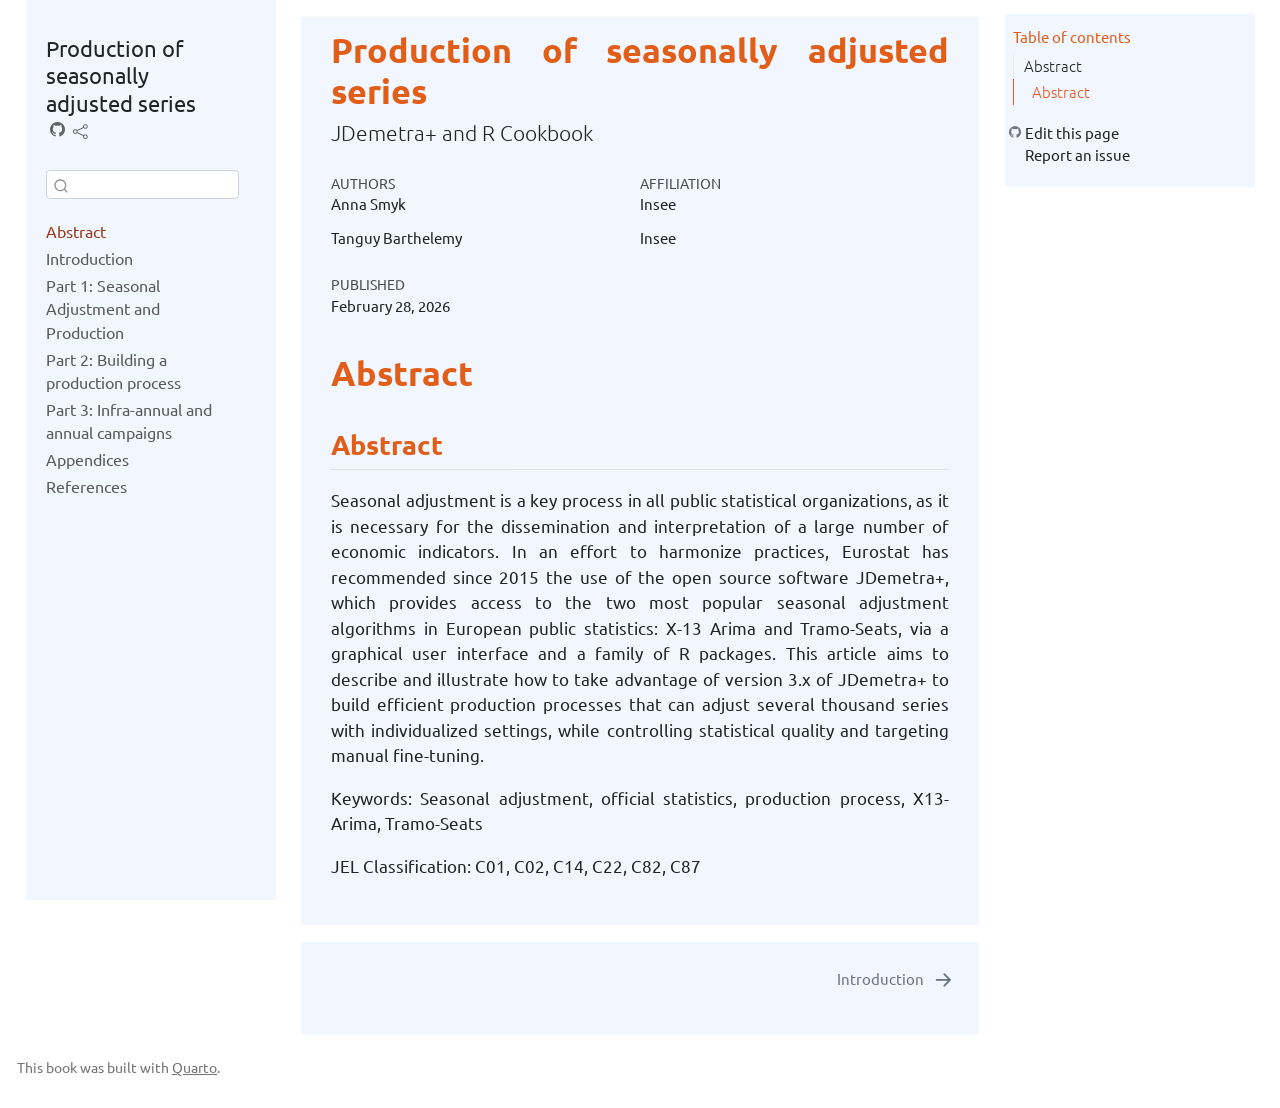
==== commit df5e5839: "update" ====
--- a/_book/index.html
+++ b/_book/index.html
@@ -8,13 +8,9 @@
 
 <meta name="author" content="Anna Smyk">
 <meta name="author" content="Tanguy Barthelemy">
-<meta name="author" content="Karsten Webel">
-<meta name="author" content="Maria Novas Filgueira">
-<meta name="author" content="Luis Sanguiao Sande">
-<meta name="author" content="Felix Aparicio Perez">
-<meta name="dcterms.date" content="2026-02-10">
-
-<title>JDemetra+ documentation</title>
+<meta name="dcterms.date" content="2026-02-28">
+
+<title>Production of seasonally adjusted series</title>
 <style>
 code{white-space: pre-wrap;}
 span.smallcaps{font-variant: small-caps;}
@@ -27,40 +23,6 @@
   margin: 0 0.8em 0.2em -1em; /* quarto-specific, see https://github.com/quarto-dev/quarto-cli/issues/4556 */ 
   vertical-align: middle;
 }
-/* CSS for syntax highlighting */
-pre > code.sourceCode { white-space: pre; position: relative; }
-pre > code.sourceCode > span { display: inline-block; line-height: 1.25; }
-pre > code.sourceCode > span:empty { height: 1.2em; }
-.sourceCode { overflow: visible; }
-code.sourceCode > span { color: inherit; text-decoration: inherit; }
-div.sourceCode { margin: 1em 0; }
-pre.sourceCode { margin: 0; }
-@media screen {
-div.sourceCode { overflow: auto; }
-}
-@media print {
-pre > code.sourceCode { white-space: pre-wrap; }
-pre > code.sourceCode > span { text-indent: -5em; padding-left: 5em; }
-}
-pre.numberSource code
-  { counter-reset: source-line 0; }
-pre.numberSource code > span
-  { position: relative; left: -4em; counter-increment: source-line; }
-pre.numberSource code > span > a:first-child::before
-  { content: counter(source-line);
-    position: relative; left: -1em; text-align: right; vertical-align: baseline;
-    border: none; display: inline-block;
-    -webkit-touch-callout: none; -webkit-user-select: none;
-    -khtml-user-select: none; -moz-user-select: none;
-    -ms-user-select: none; user-select: none;
-    padding: 0 4px; width: 4em;
-  }
-pre.numberSource { margin-left: 3em;  padding-left: 4px; }
-div.sourceCode
-  {   }
-@media screen {
-pre > code.sourceCode > span > a:first-child::before { text-decoration: underline; }
-}
 </style>
 
 
@@ -71,6 +33,7 @@
 <script src="site_libs/quarto-search/fuse.min.js"></script>
 <script src="site_libs/quarto-search/quarto-search.js"></script>
 <meta name="quarto:offset" content="./">
+<link href="./introduction.html" rel="next">
 <script src="site_libs/quarto-html/quarto.js"></script>
 <script src="site_libs/quarto-html/popper.min.js"></script>
 <script src="site_libs/quarto-html/tippy.umd.min.js"></script>
@@ -113,7 +76,7 @@
       <button type="button" class="quarto-btn-toggle btn" data-bs-toggle="collapse" data-bs-target="#quarto-sidebar,#quarto-sidebar-glass" aria-controls="quarto-sidebar" aria-expanded="false" aria-label="Toggle sidebar navigation" onclick="if (window.quartoToggleHeadroom) { window.quartoToggleHeadroom(); }">
         <i class="bi bi-layout-text-sidebar-reverse"></i>
       </button>
-      <nav class="quarto-page-breadcrumbs" aria-label="breadcrumb"><ol class="breadcrumb"><li class="breadcrumb-item"><a href="./index.html">What is JDemetra+?</a></li></ol></nav>
+      <nav class="quarto-page-breadcrumbs" aria-label="breadcrumb"><ol class="breadcrumb"><li class="breadcrumb-item"><a href="./index.html">Abstract</a></li></ol></nav>
       <a class="flex-grow-1" role="button" data-bs-toggle="collapse" data-bs-target="#quarto-sidebar,#quarto-sidebar-glass" aria-controls="quarto-sidebar" aria-expanded="false" aria-label="Toggle sidebar navigation" onclick="if (window.quartoToggleHeadroom) { window.quartoToggleHeadroom(); }">      
       </a>
       <button type="button" class="btn quarto-search-button" aria-label="Search" onclick="window.quartoOpenSearch();">
@@ -128,9 +91,9 @@
   <nav id="quarto-sidebar" class="sidebar collapse collapse-horizontal sidebar-navigation floating overflow-auto">
     <div class="pt-lg-2 mt-2 text-left sidebar-header">
     <div class="sidebar-title mb-0 py-0">
-      <a href="./">JDemetra+ documentation</a> 
+      <a href="./">Production of seasonally adjusted series</a> 
         <div class="sidebar-tools-main">
-    <a href="https://github.com/annasmyk/JD_Quarto_Book" title="Source Code" class="quarto-navigation-tool px-1" aria-label="Source Code"><i class="bi bi-github"></i></a>
+    <a href="https://github.com/annasmyk/Prod-SA-JDemetra-Cookbook" title="Source Code" class="quarto-navigation-tool px-1" aria-label="Source Code"><i class="bi bi-github"></i></a>
     <div class="dropdown">
       <a href="" title="Share" id="quarto-navigation-tool-dropdown-0" class="quarto-navigation-tool dropdown-toggle px-1" data-bs-toggle="dropdown" aria-expanded="false" aria-label="Share"><i class="bi bi-share"></i></a>
       <ul class="dropdown-menu" aria-labelledby="quarto-navigation-tool-dropdown-0">
@@ -167,7 +130,43 @@
         <li class="sidebar-item">
   <div class="sidebar-item-container"> 
   <a href="./index.html" class="sidebar-item-text sidebar-link active">
- <span class="menu-text">What is JDemetra+?</span></a>
+ <span class="menu-text">Abstract</span></a>
+  </div>
+</li>
+        <li class="sidebar-item">
+  <div class="sidebar-item-container"> 
+  <a href="./introduction.html" class="sidebar-item-text sidebar-link">
+ <span class="menu-text">Introduction</span></a>
+  </div>
+</li>
+        <li class="sidebar-item">
+  <div class="sidebar-item-container"> 
+  <a href="./P1-Overview.html" class="sidebar-item-text sidebar-link">
+ <span class="menu-text">Part 1: Seasonal Adjustment and Production</span></a>
+  </div>
+</li>
+        <li class="sidebar-item">
+  <div class="sidebar-item-container"> 
+  <a href="./P2-Build.html" class="sidebar-item-text sidebar-link">
+ <span class="menu-text">Part 2: Building a production process</span></a>
+  </div>
+</li>
+        <li class="sidebar-item">
+  <div class="sidebar-item-container"> 
+  <a href="./P3-Review.html" class="sidebar-item-text sidebar-link">
+ <span class="menu-text">Part 3: Infra-annual and annual campaigns</span></a>
+  </div>
+</li>
+        <li class="sidebar-item">
+  <div class="sidebar-item-container"> 
+  <a href="./P4-Appendices.html" class="sidebar-item-text sidebar-link">
+ <span class="menu-text">Appendices</span></a>
+  </div>
+</li>
+        <li class="sidebar-item">
+  <div class="sidebar-item-container"> 
+  <a href="./references.html" class="sidebar-item-text sidebar-link">
+ <span class="menu-text">References</span></a>
   </div>
 </li>
     </ul>
@@ -180,37 +179,26 @@
     <h2 id="toc-title">Table of contents</h2>
    
   <ul>
-  <li><a href="#what-is-jdemetra" id="toc-what-is-jdemetra" class="nav-link active" data-scroll-target="#what-is-jdemetra">What is JDemetra+?</a>
+  <li><a href="#ind" id="toc-ind" class="nav-link active" data-scroll-target="#ind">Abstract</a>
   <ul class="collapse">
-  <li><a href="#main-features" id="toc-main-features" class="nav-link" data-scroll-target="#main-features">Main Features</a></li>
-  <li><a href="#currently-available-versions" id="toc-currently-available-versions" class="nav-link" data-scroll-target="#currently-available-versions">Currently available versions</a></li>
-  <li><a href="#background" id="toc-background" class="nav-link" data-scroll-target="#background">Background</a></li>
-  <li><a href="#useful-links" id="toc-useful-links" class="nav-link" data-scroll-target="#useful-links">Useful links</a></li>
-  <li><a href="#how-to-contribute" id="toc-how-to-contribute" class="nav-link" data-scroll-target="#how-to-contribute">How to contribute</a></li>
-  <li><a href="#installing-the-software" id="toc-installing-the-software" class="nav-link" data-scroll-target="#installing-the-software">Installing the software</a>
-  <ul class="collapse">
-  <li><a href="#ind-inst-gui" id="toc-ind-inst-gui" class="nav-link" data-scroll-target="#ind-inst-gui">Graphical User Interface (GUI)</a></li>
-  <li><a href="#additional-plug-ins" id="toc-additional-plug-ins" class="nav-link" data-scroll-target="#additional-plug-ins">Additional Plug-ins</a></li>
-  <li><a href="#cruncher" id="toc-cruncher" class="nav-link" data-scroll-target="#cruncher">Cruncher</a></li>
-  <li><a href="#r-packages" id="toc-r-packages" class="nav-link" data-scroll-target="#r-packages">R packages</a></li>
-  </ul></li>
-  <li><a href="#COSA-abstract" id="toc-COSA-abstract" class="nav-link" data-scroll-target="#COSA-abstract">COSA project</a></li>
+  <li><a href="#abstract" id="toc-abstract" class="nav-link" data-scroll-target="#abstract">Abstract</a></li>
   </ul></li>
   </ul>
-<div class="toc-actions"><div><i class="bi bi-github"></i></div><div class="action-links"><p><a href="https://github.com/annasmyk/JD_Quarto_Book/edit/main/index.qmd" class="toc-action">Edit this page</a></p><p><a href="https://github.com/annasmyk/JD_Quarto_Book/issues/new" class="toc-action">Report an issue</a></p></div></div></nav>
+<div class="toc-actions"><div><i class="bi bi-github"></i></div><div class="action-links"><p><a href="https://github.com/annasmyk/Prod-SA-JDemetra-Cookbook/edit/main/index.qmd" class="toc-action">Edit this page</a></p><p><a href="https://github.com/annasmyk/Prod-SA-JDemetra-Cookbook/issues/new" class="toc-action">Report an issue</a></p></div></div></nav>
     </div>
 <!-- main -->
 <main class="content" id="quarto-document-content">
 
 <header id="title-block-header" class="quarto-title-block default">
 <div class="quarto-title">
-<h1 class="title">JDemetra+ documentation</h1>
+<h1 class="title">Production of seasonally adjusted series</h1>
+<p class="subtitle lead">JDemetra+ and R Cookbook</p>
 </div>
 
 
 <div class="quarto-title-meta-author">
   <div class="quarto-title-meta-heading">Authors</div>
-  <div class="quarto-title-meta-heading">Affiliations</div>
+  <div class="quarto-title-meta-heading">Affiliation</div>
   
     <div class="quarto-title-meta-contents">
     <p class="author"><a href="https://github.com/annasmyk">Anna Smyk</a> </p>
@@ -232,46 +220,6 @@
             </a>
           </p>
       </div>
-      <div class="quarto-title-meta-contents">
-    <p class="author"><a href="https://github.com/webelk">Karsten Webel</a> </p>
-  </div>
-    <div class="quarto-title-meta-contents">
-        <p class="affiliation">
-            <a href="https://www.bundesbank.de">
-            Deutsche Bundesbank
-            </a>
-          </p>
-      </div>
-      <div class="quarto-title-meta-contents">
-    <p class="author"><a href="https://github.com/maria-novas">Maria Novas Filgueira</a> </p>
-  </div>
-    <div class="quarto-title-meta-contents">
-        <p class="affiliation">
-            <a href="https://www.ine.es/">
-            Ine
-            </a>
-          </p>
-      </div>
-      <div class="quarto-title-meta-contents">
-    <p class="author">Luis Sanguiao Sande </p>
-  </div>
-    <div class="quarto-title-meta-contents">
-        <p class="affiliation">
-            <a href="https://www.ine.es/">
-            Ine
-            </a>
-          </p>
-      </div>
-      <div class="quarto-title-meta-contents">
-    <p class="author">Felix Aparicio Perez </p>
-  </div>
-    <div class="quarto-title-meta-contents">
-        <p class="affiliation">
-            <a href="https://www.ine.es/">
-            Ine
-            </a>
-          </p>
-      </div>
     </div>
 
 <div class="quarto-title-meta">
@@ -280,7 +228,7 @@
     <div>
     <div class="quarto-title-meta-heading">Published</div>
     <div class="quarto-title-meta-contents">
-      <p class="date">February 10, 2026</p>
+      <p class="date">February 28, 2026</p>
     </div>
   </div>
   
@@ -290,142 +238,13 @@
 
 </header>
 
-<section id="what-is-jdemetra" class="level1 unnumbered">
-<h1 class="unnumbered">What is JDemetra+?</h1>
-<p><a href="https://github.com/jdemetra">JDemetra+</a> is an open source software for <strong>seasonal adjustment and time series analysis</strong>, developed by the National Bank of Belgium with the support of the Bundesbank, Insee and the partners of the <a href="#COSA-abstract">COSA</a>, (<strong>CO</strong>fidentiality <strong>S</strong>easonal <strong>A</strong>djustment and time series), project co-founded by Eurostat. JDemetra+ has been officially recommended by Eurostat to the members of the European Statistical System since 2015. It is unique in its combination of very fast Java routines, a <a href="#t-gui-overview"><strong>Graphical User Interface</strong></a> and an <a href="https://github.com/rjdverse?view_as=public"><strong>ecosystem of R packages (rjdverse)</strong></a>. The graphical interface provides structured visual feedback suitable for refined analysis and training. R tools allow to combine the capabilities of JDemetra+ with the versatility of the R world, be it for statistical functions or data wrangling. A pdf version of this documentation is available <a href="https://github.com/annasmyk/JD_Quarto_Book/blob/main/_book/JDemetra%2B-documentation.pdf">here</a></p>
-<p><img src="All_images/JD+-Eurostat-COSA.png" class="img-fluid"></p>
-<section id="main-features" class="level2">
-<h2 class="anchored" data-anchor-id="main-features">Main Features</h2>
-<p>JDemetra+ provides <a href="#part-A">algorithms</a> for:</p>
-<ul>
-<li><p>Seasonal Adjustment</p></li>
-<li><p>Trend estimation</p></li>
-<li><p>Benchmarking and temporal disaggregation</p></li>
-<li><p>Nowcasting</p></li>
-<li><p>Revision analysis</p></li>
-</ul>
-</section>
-<section id="currently-available-versions" class="level2">
-<h2 class="anchored" data-anchor-id="currently-available-versions">Currently available versions</h2>
-<p>The latest release in version 3 family can be found <a href="https://github.com/jdemetra/jdplus-main/releases">here</a>.</p>
-<p>Version 3.x family provides, <a href="#v3-vs-v2">among other things</a>, extended features for seasonal adjustment and trend estimation, including <strong>high frequency data</strong>.</p>
-<p>The latest release in version 2 family can be found <a href="https://github.com/jdemetra/jdemetra-app/releases">here</a>.</p>
-<p>The highest version using Java 8 is v2.2.4.</p>
-</section>
-<section id="background" class="level2">
-<h2 class="anchored" data-anchor-id="background">Background</h2>
-<p>This website is under construction, in the meantime you can fill a large number of the gaps by referring to the <a href="https://jdemetradocumentation.github.io/JDemetra-documentation">previous version</a> of the on-line documentation, coordinated by Sylwia Grudkowska-Kubik (National Bank of Poland).</p>
-<p>Eurostat’s recommendations on the statistical processes described in this documentation are outlined in:</p>
-<ul>
-<li><p><a href="https://ec.europa.eu/eurostat/product?code=KS-GQ-24-012">Eurostat’s Guidelines on seasonal adjustment (2024)</a></p></li>
-<li><p><a href="https://ec.europa.eu/eurostat/documents/3859598/9441376/KS-06-18-355-EN.pdf">Eurostat’s Guidelines on temporal disaggregation, benchmarking and reconcilation (2018)</a></p></li>
-</ul>
-<p>Key methodological explanations and state-of-the-art description and references can be found in:</p>
-<ul>
-<li><p><a href="https://ec.europa.eu/eurostat/documents/3859598/8939616/KS-GQ-18-001-EN-N.pdf">Handbook on seasonal adjustment (2018)</a></p></li>
-<li><p><a href="https://ec.europa.eu/eurostat/documents/3859598/8555708/KS-GQ-17-008-EN-N.pdf">Handbook on rapid estimates (2017)</a></p></li>
-</ul>
-</section>
-<section id="useful-links" class="level2">
-<h2 class="anchored" data-anchor-id="useful-links">Useful links</h2>
-<p>To get started, you can <a href="https://github.com/TanguyBarthelemy/JD_Tutorials">browse</a> and <a href="https://www.youtube.com/@TSwithJDemetraandR">watch</a> tutorials for JDemetra+. On this <a href="https://www.youtube.com/@TSwithJDemetraandR">YouTube channel</a> you will also find JDemetra+ related webinars.</p>
-<p>If you need user support, please raise an issue in this <a href="https://github.com/stace-tsa-shop/UserSupport">repository</a></p>
-<p>To keep up with all JDemetra+ related news head over to the <a href="https://jdemetra-universe-blog.netlify.app/"><strong>JDemetra+ Universe Blog</strong></a></p>
-</section>
-<section id="how-to-contribute" class="level2">
-<h2 class="anchored" data-anchor-id="how-to-contribute">How to contribute</h2>
-<p>If you want to help us improve this book, you can <a href="https://github.com/annasmyk/JD_Quarto_Book">fork this repository on GitHub</a> and create pull requests with your contributions.</p>
-</section>
-<section id="installing-the-software" class="level2">
-<h2 class="anchored" data-anchor-id="installing-the-software">Installing the software</h2>
-<p>The sections below detail how to install JDemetra+ (Graphical user interface and Cruncher) and <a href="#Rconfig">how to configure R</a> to run rjd3 packages.</p>
-<section id="ind-inst-gui" class="level3">
-<h3 class="anchored" data-anchor-id="ind-inst-gui">Graphical User Interface (GUI)</h3>
-<p>You can find the latest releases</p>
-<ul>
-<li>in the v2.x family: <a href="https://github.com/jdemetra/jdemetra-app/releases">here</a></li>
-</ul>
-<p>To install <a href="https://github.com/jdemetra/jdemetra-app/releases/tag/v2.2.4">v2.2.4</a>:</p>
-<ul>
-<li><p>Scroll down the page, download and unzip the file <em>jdemetra-2.2.4-bin.zip</em>.</p></li>
-<li><p>To start the application, run the file <strong>nbdemetra64.exe</strong> located in the following subfolder <span class="path">…\jdemetra-2.2.4-bin\nbdemetra\bin</span></p></li>
-</ul>
-<p>Remark: You can create shortcuts to the executable files if you want to launch them from another folder (Desktop, project folder…).</p>
-<ul>
-<li>in the v3.x family: <a href="https://github.com/jdemetra/jdplus-main/releases">here</a></li>
-</ul>
-<p>You should install the latest release available denoted from now on v3.x.y</p>
-<ul>
-<li><p>Scroll down the page, download and unzip the file <em>jdemetra-standalone-3.x.y-windows-x86_64.zip</em>, if you use Windows, or the zip corresponding to your OS in the list.</p></li>
-<li><p>To start the application, run the file <strong>nbdemetra64.exe</strong> located in the following subfolder <span class="path">…\jdemetra-standalone-3.x.y-windows-x86_64\nbdemetra\bin</span></p></li>
-</ul>
-<p>Version 3.x requires Java 17 or higher, <em>jdemetra-standalone-3.x.y-windows-x86_64.zip</em> contains a portable version of Java, so you don’t have to deal with this issue on your computer.</p>
-<p>R packages related to version 3.x (rjd3…) also require Java 17 or higher, you can (and should) use the portable version provided with the graphical user interface to run them, this is explained <a href="#Rconfig">here</a>.</p>
-</section>
-<section id="additional-plug-ins" class="level3">
-<h3 class="anchored" data-anchor-id="additional-plug-ins">Additional Plug-ins</h3>
-<p>To benefit from extended features of the graphical user interface installing additional plug-ins is required. The list of available extensions and the installation procedure are detailed <a href="#t-plug-ins">here</a>. How to access the added features in the GUI is described <a href="#t-gui-sa">here</a>.</p>
-<p>In the <strong>v2.x family</strong> some of the additional features are:</p>
-<ul>
-<li><p>Benchmarking and Temporal disaggregation <a href="https://github.com/nbbrd/jdemetra-benchmarking">Plug-in here</a></p></li>
-<li><p>Nowcasting <a href="https://github.com/nbbrd/jdemetra-nowcasting">Plug-in here</a></p></li>
-</ul>
-<p>In the <strong>v3.x family</strong> some of the additional features are:</p>
-<ul>
-<li><p>Benchmarking and Temporal disaggregation <a href="https://github.com/jdemetra/jdplus-benchmarking">Plug-in here</a></p></li>
-<li><p>Seasonal adjustment of high frequency data <a href="https://github.com/jdemetra/jdplus-incubator">Plug-ins here</a></p></li>
-<li><p>Additional algorithms for seasonal adjustment <a href="https://github.com/jdemetra/jdplus-incubator">Plug-ins here</a></p></li>
-</ul>
-</section>
-<section id="cruncher" class="level3">
-<h3 class="anchored" data-anchor-id="cruncher">Cruncher</h3>
-<p>JDemetra+ has an executable module, called the <a href="#t-prod">Cruncher</a>, allowing to automate tasks</p>
-<p>To install it :</p>
-<ul>
-<li><p>in v2, go to the <a href="https://github.com/jdemetra/jwsacruncher"><strong>JWSACruncher</strong> page</a>, <strong>download</strong> and <strong>unzip</strong> the compressed folder <code>jwsacruncher-2.2.x-bin.zip</code>, corresponding to the version of your Graphical User Interface.</p></li>
-<li><p>in v3, go to the <a href="https://github.com/jdemetra/jdplus-main"><strong>jdplus-main</strong> page</a>, <strong>download</strong> and <strong>unzip</strong> the compressed folder <code>jwsacruncher-standalone-3.x.y-windows-x86_64.zip</code>, corresponding to the version of your Graphical User Interface.</p></li>
-</ul>
-</section>
-<section id="r-packages" class="level3">
-<h3 class="anchored" data-anchor-id="r-packages">R packages</h3>
-<p>JDemetra+ algorithms can be accessed in R, which is detailed <a href="#t-r-packs">here</a></p>
-<p>You can directly head over to this <a href="https://github.com/rjdverse?view_as=public">GitHub page</a>, then for each package indications for installation and basic use are provided in the readme files.</p>
-<!-- general readme to build and specific to check -->
-<section id="Rconfig" class="level4">
-<h4 class="anchored" data-anchor-id="Rconfig">Configuration needed to run rjd3 packages</h4>
-<p>To use rjd3 packages in R, you need Java 17 or higher.</p>
-<p>You can (and should) use the version of Java that comes with the Graphical User Interface (GUI). It is contained in the file <strong>jdemetra-standalone-3.x.y-windows-x86_64.zip</strong> available <a href="https://github.com/jdemetra/jdplus-main/releases">on this page</a>, in the “Assets” section, which you might have to expand to be able to see all the files.</p>
-<p>Once unzipped, the Java will be in located in <span class="path">C:\Software\jdemetra-standalone-3.x.y-windows-x86_64\nbdemetra\jdk-21.0.2+13-jre</span> (path to be adapted to your computer/server): this location must be declared in R.</p>
-<p>After unzipping the file:</p>
-<ul>
-<li>run this code at the beginning of your programs</li>
-</ul>
-<div class="cell">
-<div class="sourceCode cell-code" id="cb1"><pre class="sourceCode r code-with-copy"><code class="sourceCode r"><span id="cb1-1"><a href="#cb1-1" aria-hidden="true" tabindex="-1"></a><span class="fu">Sys.setenv</span>(<span class="at">JAVA_HOME =</span> <span class="st">".../jdemetra-standalone-3.x.y-windows-x86_64/nbdemetra/jdk-21.0.2+13-jre"</span>)</span></code><button title="Copy to Clipboard" class="code-copy-button"><i class="bi"></i></button></pre></div>
-</div>
-<p>or</p>
-<ul>
-<li><p>declare it “permanently” is the Renviron file (where environment variables specific to <code>R</code> are stored), following the steps below:</p>
-<ul>
-<li><p>in the R console run <code class="sourceCode r"><span class="fu">file.edit</span>(<span class="st">"~/.Renviron"</span>)</code></p></li>
-<li><p>in the file that opens add the line :</p></li>
-</ul>
-<pre><code>JAVA_HOME = "C:/Software/jdemetra-standalone-3.x.y-windows-x86_64/nbdemetra/jdk-21.0.2+13-jre"</code></pre>
-<ul>
-<li>save the file and restart R</li>
-</ul></li>
-</ul>
-<p>Follow R packages installation procedure and run basic examples from the readme files of each package. They are all listed on <a href="https://github.com/rjdverse?view_as=public">this page</a></p>
-</section>
-</section>
-</section>
-<section id="COSA-abstract" class="level2">
-<h2 class="anchored" data-anchor-id="COSA-abstract">COSA project</h2>
-<p>The COSA (<strong>CO</strong>fidentiality <strong>S</strong>easonal <strong>A</strong>djustment and time series) project is composed of two Centres of Excellence (CoE): one on Time Series Analysis (TSA), coordinated by Insee, and one on Statistical Disclosure Control (SDC) coordinated by CBS. In a context of development of common tools and methods within the ESS, this action will carry on the work of the STACE project (2020-2024) around three pillars: knowledge sharing and support to practitioners, development and maintenance of bespoke software (JDemetra+ for TSA, τ-ARGUS and sdcMicro for SDC) and methodological guidance (Handbooks, Guidelines, research papers). The overarching goals is to provide user friendly, efficient and technically up-to date tools for statistical production in both fields.</p>
-<p>In the previous project JDemetra+ has undergone a major refactoring with the development of version 3.x providing extensions of TSA algorithms, e.g.&nbsp;seasonal adjustment of high frequency data. The current action will aim at consolidating and completing this new version, by further extending some algorithms, improving technical and user-documentation, uploading R packages on CRAN and adapting JDemetra+ to new IT environments, like cloud infrastructure.</p>
-<p>Τ-ARGUS is considered to be the standard software for table protection. However, τ-ARGUS urgently needs to be modernized. The current project will make a start with developing/designing a modern software architecture for and apply some of the ideas in a proof of concept. The other SDC tools as well as the “old” τ-ARGUS needs to be supported.</p>
-<p>Eleven institutions (Insee, CBS, NBB, Istat, INE, Destatis, SURS, HSO, Statistic Austria, Iceland and Norway) are beneficiaries from this grant and will contribute in the aforementioned directions with the collaboration of the Deutsche Bundesbank in TSA. Additional institutions will be involved as members of user-groups and observers (ECB, ABS, OECD…).</p>
-<p>Results will be presented at workshops and conferences and developments can be followed on dedicated Github repositories.</p>
+<section id="ind" class="level1 unnumbered">
+<h1 class="unnumbered">Abstract</h1>
+<section id="abstract" class="level2">
+<h2 class="anchored" data-anchor-id="abstract">Abstract</h2>
+<p>Seasonal adjustment is a key process in all public statistical organizations, as it is necessary for the dissemination and interpretation of a large number of economic indicators. In an effort to harmonize practices, Eurostat has recommended since 2015 the use of the open source software JDemetra+, which provides access to the two most popular seasonal adjustment algorithms in European public statistics: X-13 Arima and Tramo-Seats, via a graphical user interface and a family of R packages. This article aims to describe and illustrate how to take advantage of version 3.x of JDemetra+ to build efficient production processes that can adjust several thousand series with individualized settings, while controlling statistical quality and targeting manual fine-tuning.</p>
+<p>Keywords: Seasonal adjustment, official statistics, production process, X13-Arima, Tramo-Seats</p>
+<p>JEL Classification: C01, C02, C14, C22, C82, C87</p>
 
 
 </section>
@@ -665,6 +484,15 @@
   }
 });
 </script>
+<nav class="page-navigation">
+  <div class="nav-page nav-page-previous">
+  </div>
+  <div class="nav-page nav-page-next">
+      <a href="./introduction.html" class="pagination-link">
+        <span class="nav-page-text">Introduction</span> <i class="bi bi-arrow-right-short"></i>
+      </a>
+  </div>
+</nav>
 </div> <!-- /content -->
 <footer class="footer">
   <div class="nav-footer">
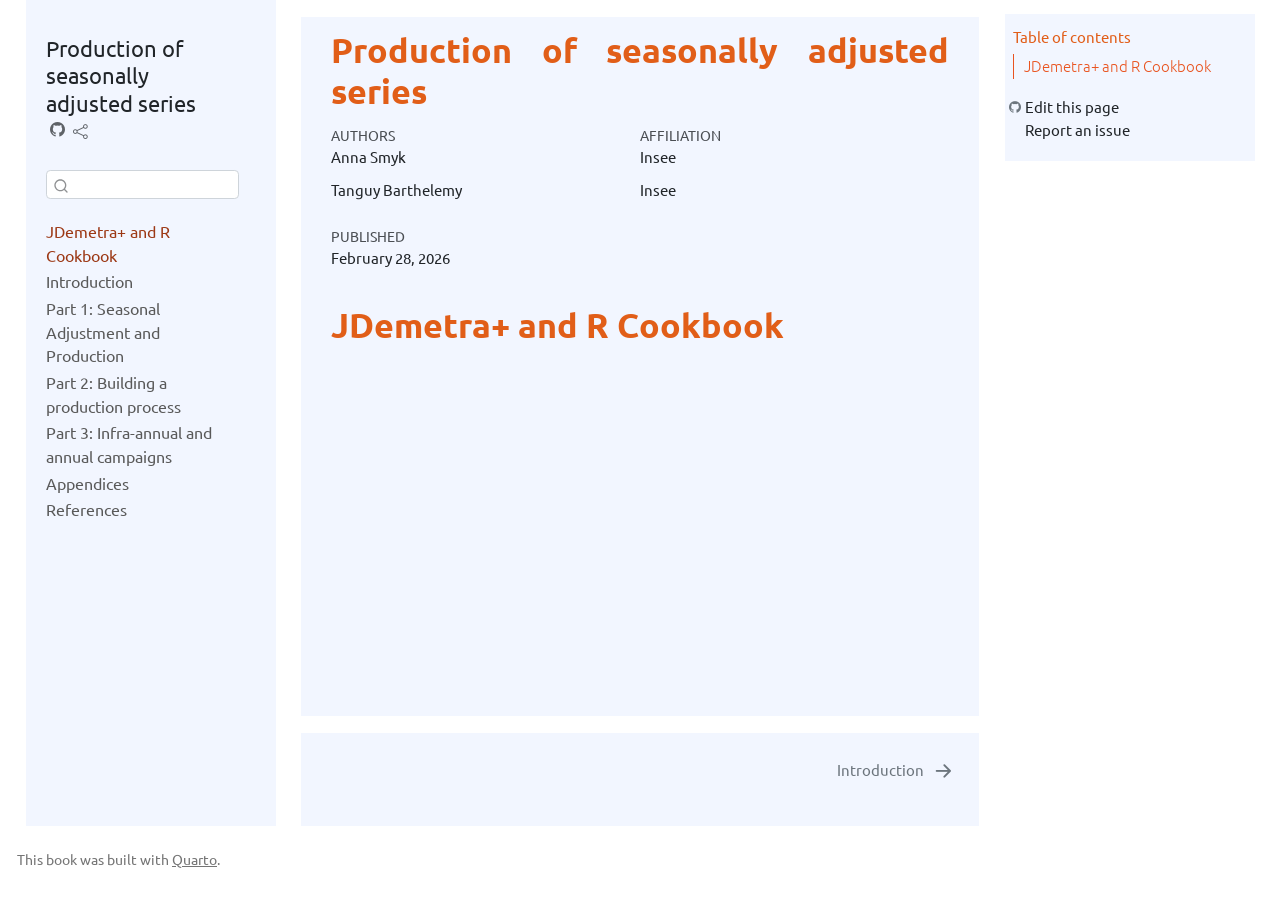
==== commit eee1351a: "update web page" ====
--- a/_book/index.html
+++ b/_book/index.html
@@ -76,7 +76,7 @@
       <button type="button" class="quarto-btn-toggle btn" data-bs-toggle="collapse" data-bs-target="#quarto-sidebar,#quarto-sidebar-glass" aria-controls="quarto-sidebar" aria-expanded="false" aria-label="Toggle sidebar navigation" onclick="if (window.quartoToggleHeadroom) { window.quartoToggleHeadroom(); }">
         <i class="bi bi-layout-text-sidebar-reverse"></i>
       </button>
-      <nav class="quarto-page-breadcrumbs" aria-label="breadcrumb"><ol class="breadcrumb"><li class="breadcrumb-item"><a href="./index.html">Abstract</a></li></ol></nav>
+      <nav class="quarto-page-breadcrumbs" aria-label="breadcrumb"><ol class="breadcrumb"><li class="breadcrumb-item"><a href="./index.html">JDemetra+ and R Cookbook</a></li></ol></nav>
       <a class="flex-grow-1" role="button" data-bs-toggle="collapse" data-bs-target="#quarto-sidebar,#quarto-sidebar-glass" aria-controls="quarto-sidebar" aria-expanded="false" aria-label="Toggle sidebar navigation" onclick="if (window.quartoToggleHeadroom) { window.quartoToggleHeadroom(); }">      
       </a>
       <button type="button" class="btn quarto-search-button" aria-label="Search" onclick="window.quartoOpenSearch();">
@@ -130,7 +130,7 @@
         <li class="sidebar-item">
   <div class="sidebar-item-container"> 
   <a href="./index.html" class="sidebar-item-text sidebar-link active">
- <span class="menu-text">Abstract</span></a>
+ <span class="menu-text">JDemetra+ and R Cookbook</span></a>
   </div>
 </li>
         <li class="sidebar-item">
@@ -179,10 +179,7 @@
     <h2 id="toc-title">Table of contents</h2>
    
   <ul>
-  <li><a href="#ind" id="toc-ind" class="nav-link active" data-scroll-target="#ind">Abstract</a>
-  <ul class="collapse">
-  <li><a href="#abstract" id="toc-abstract" class="nav-link" data-scroll-target="#abstract">Abstract</a></li>
-  </ul></li>
+  <li><a href="#ind" id="toc-ind" class="nav-link active" data-scroll-target="#ind">JDemetra+ and R Cookbook</a></li>
   </ul>
 <div class="toc-actions"><div><i class="bi bi-github"></i></div><div class="action-links"><p><a href="https://github.com/annasmyk/Prod-SA-JDemetra-Cookbook/edit/main/index.qmd" class="toc-action">Edit this page</a></p><p><a href="https://github.com/annasmyk/Prod-SA-JDemetra-Cookbook/issues/new" class="toc-action">Report an issue</a></p></div></div></nav>
     </div>
@@ -192,7 +189,6 @@
 <header id="title-block-header" class="quarto-title-block default">
 <div class="quarto-title">
 <h1 class="title">Production of seasonally adjusted series</h1>
-<p class="subtitle lead">JDemetra+ and R Cookbook</p>
 </div>
 
 
@@ -239,15 +235,9 @@
 </header>
 
 <section id="ind" class="level1 unnumbered">
-<h1 class="unnumbered">Abstract</h1>
-<section id="abstract" class="level2">
-<h2 class="anchored" data-anchor-id="abstract">Abstract</h2>
-<p>Seasonal adjustment is a key process in all public statistical organizations, as it is necessary for the dissemination and interpretation of a large number of economic indicators. In an effort to harmonize practices, Eurostat has recommended since 2015 the use of the open source software JDemetra+, which provides access to the two most popular seasonal adjustment algorithms in European public statistics: X-13 Arima and Tramo-Seats, via a graphical user interface and a family of R packages. This article aims to describe and illustrate how to take advantage of version 3.x of JDemetra+ to build efficient production processes that can adjust several thousand series with individualized settings, while controlling statistical quality and targeting manual fine-tuning.</p>
-<p>Keywords: Seasonal adjustment, official statistics, production process, X13-Arima, Tramo-Seats</p>
-<p>JEL Classification: C01, C02, C14, C22, C82, C87</p>
-
-
-</section>
+<h1 class="unnumbered">JDemetra+ and R Cookbook</h1>
+
+
 </section>
 
 </main> <!-- /main -->
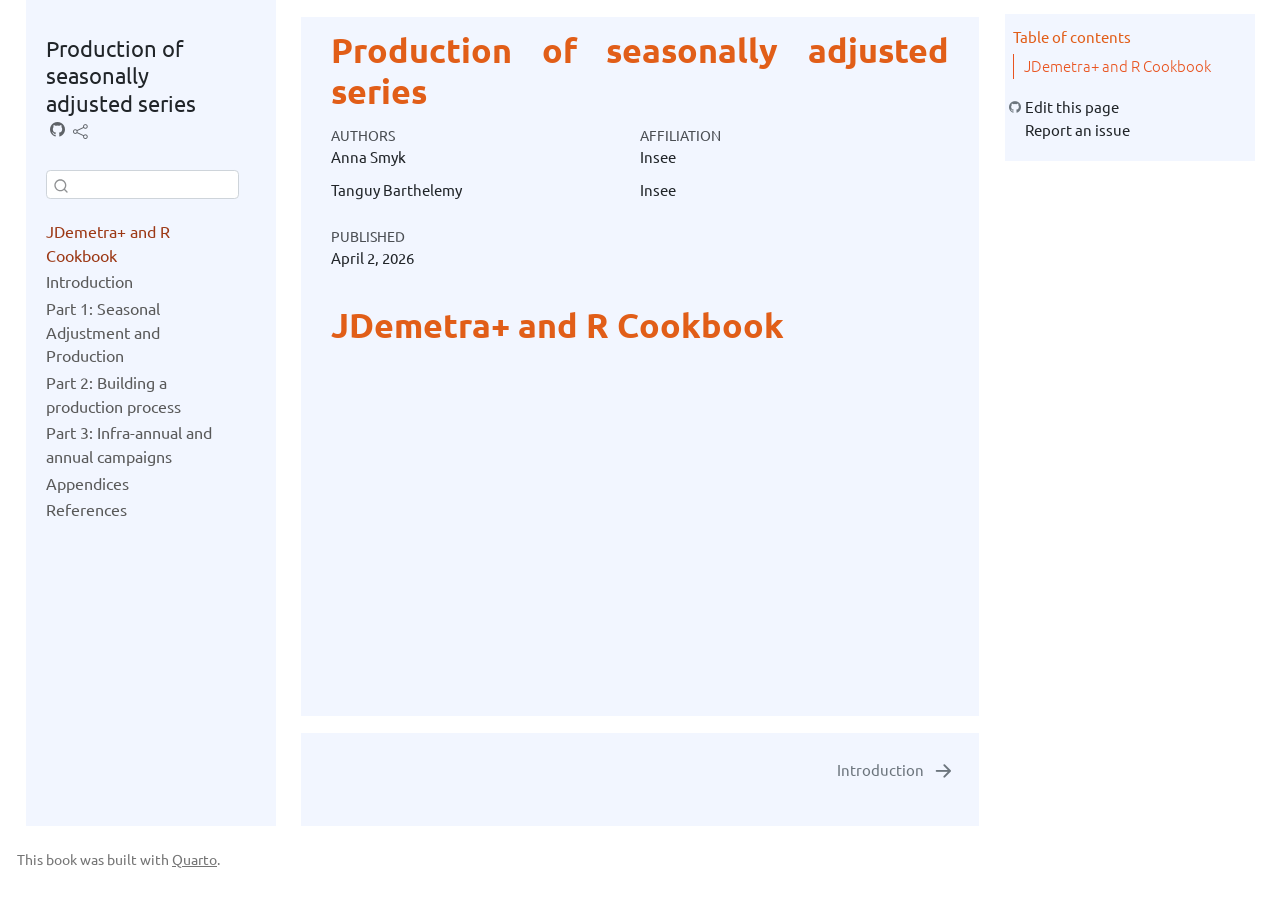
==== commit 337ccd58: "upload" ====
--- a/_book/index.html
+++ b/_book/index.html
@@ -8,7 +8,7 @@
 
 <meta name="author" content="Anna Smyk">
 <meta name="author" content="Tanguy Barthelemy">
-<meta name="dcterms.date" content="2026-02-28">
+<meta name="dcterms.date" content="2026-04-02">
 
 <title>Production of seasonally adjusted series</title>
 <style>
@@ -224,7 +224,7 @@
     <div>
     <div class="quarto-title-meta-heading">Published</div>
     <div class="quarto-title-meta-contents">
-      <p class="date">February 28, 2026</p>
+      <p class="date">April 2, 2026</p>
     </div>
   </div>
   
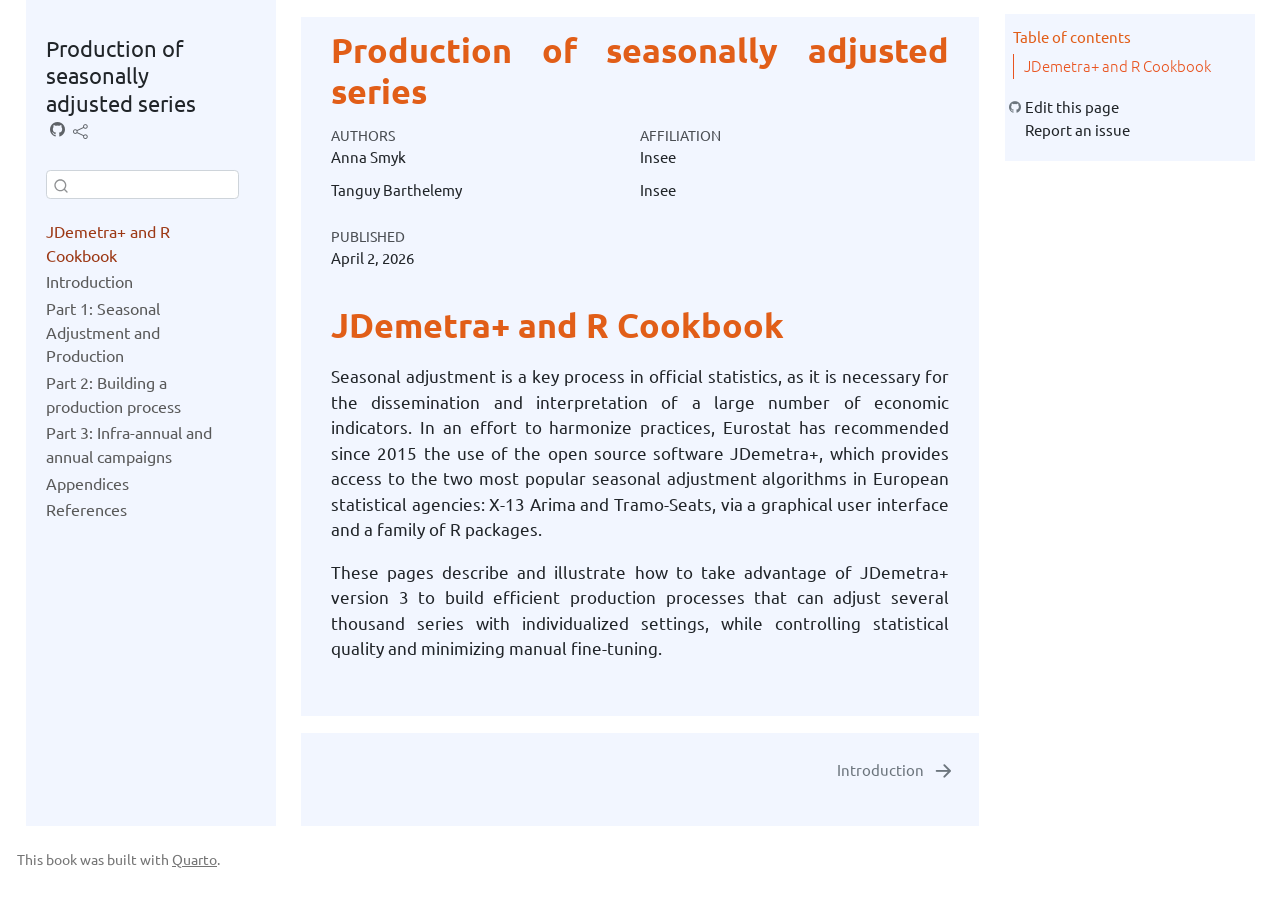
==== commit 477a65d7: "first page" ====
--- a/_book/index.html
+++ b/_book/index.html
@@ -236,6 +236,8 @@
 
 <section id="ind" class="level1 unnumbered">
 <h1 class="unnumbered">JDemetra+ and R Cookbook</h1>
+<p>Seasonal adjustment is a key process in official statistics, as it is necessary for the dissemination and interpretation of a large number of economic indicators. In an effort to harmonize practices, Eurostat has recommended since 2015 the use of the open source software JDemetra+, which provides access to the two most popular seasonal adjustment algorithms in European statistical agencies: X-13 Arima and Tramo-Seats, via a graphical user interface and a family of R packages.</p>
+<p>These pages describe and illustrate how to take advantage of JDemetra+ version 3 to build efficient production processes that can adjust several thousand series with individualized settings, while controlling statistical quality and minimizing manual fine-tuning.</p>
 
 
 </section>
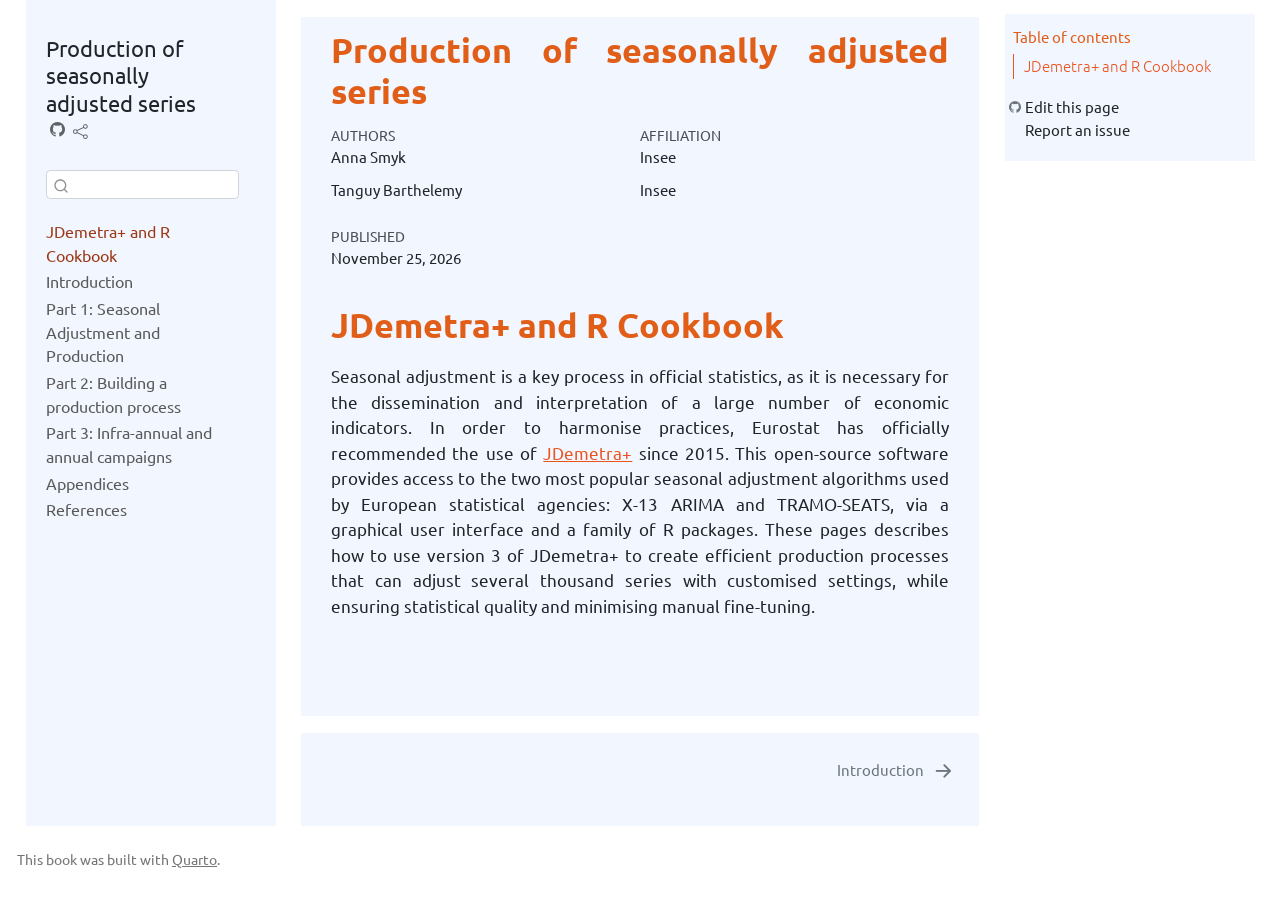
==== commit 4ca6934f: "version update" ====
--- a/_book/index.html
+++ b/_book/index.html
@@ -8,7 +8,7 @@
 
 <meta name="author" content="Anna Smyk">
 <meta name="author" content="Tanguy Barthelemy">
-<meta name="dcterms.date" content="2026-04-02">
+<meta name="dcterms.date" content="2026-11-25">
 
 <title>Production of seasonally adjusted series</title>
 <style>
@@ -224,7 +224,7 @@
     <div>
     <div class="quarto-title-meta-heading">Published</div>
     <div class="quarto-title-meta-contents">
-      <p class="date">April 2, 2026</p>
+      <p class="date">November 25, 2026</p>
     </div>
   </div>
   
@@ -236,8 +236,7 @@
 
 <section id="ind" class="level1 unnumbered">
 <h1 class="unnumbered">JDemetra+ and R Cookbook</h1>
-<p>Seasonal adjustment is a key process in official statistics, as it is necessary for the dissemination and interpretation of a large number of economic indicators. In an effort to harmonize practices, Eurostat has recommended since 2015 the use of the open source software JDemetra+, which provides access to the two most popular seasonal adjustment algorithms in European statistical agencies: X-13 Arima and Tramo-Seats, via a graphical user interface and a family of R packages.</p>
-<p>These pages describe and illustrate how to take advantage of JDemetra+ version 3 to build efficient production processes that can adjust several thousand series with individualized settings, while controlling statistical quality and minimizing manual fine-tuning.</p>
+<p>Seasonal adjustment is a key process in official statistics, as it is necessary for the dissemination and interpretation of a large number of economic indicators. In order to harmonise practices, Eurostat has officially recommended the use of <a href="www.jdemetra.org">JDemetra+</a> since 2015. This open-source software provides access to the two most popular seasonal adjustment algorithms used by European statistical agencies: X-13 ARIMA and TRAMO-SEATS, via a graphical user interface and a family of R packages. These pages describes how to use version 3 of JDemetra+ to create efficient production processes that can adjust several thousand series with customised settings, while ensuring statistical quality and minimising manual fine-tuning.</p>
 
 
 </section>
